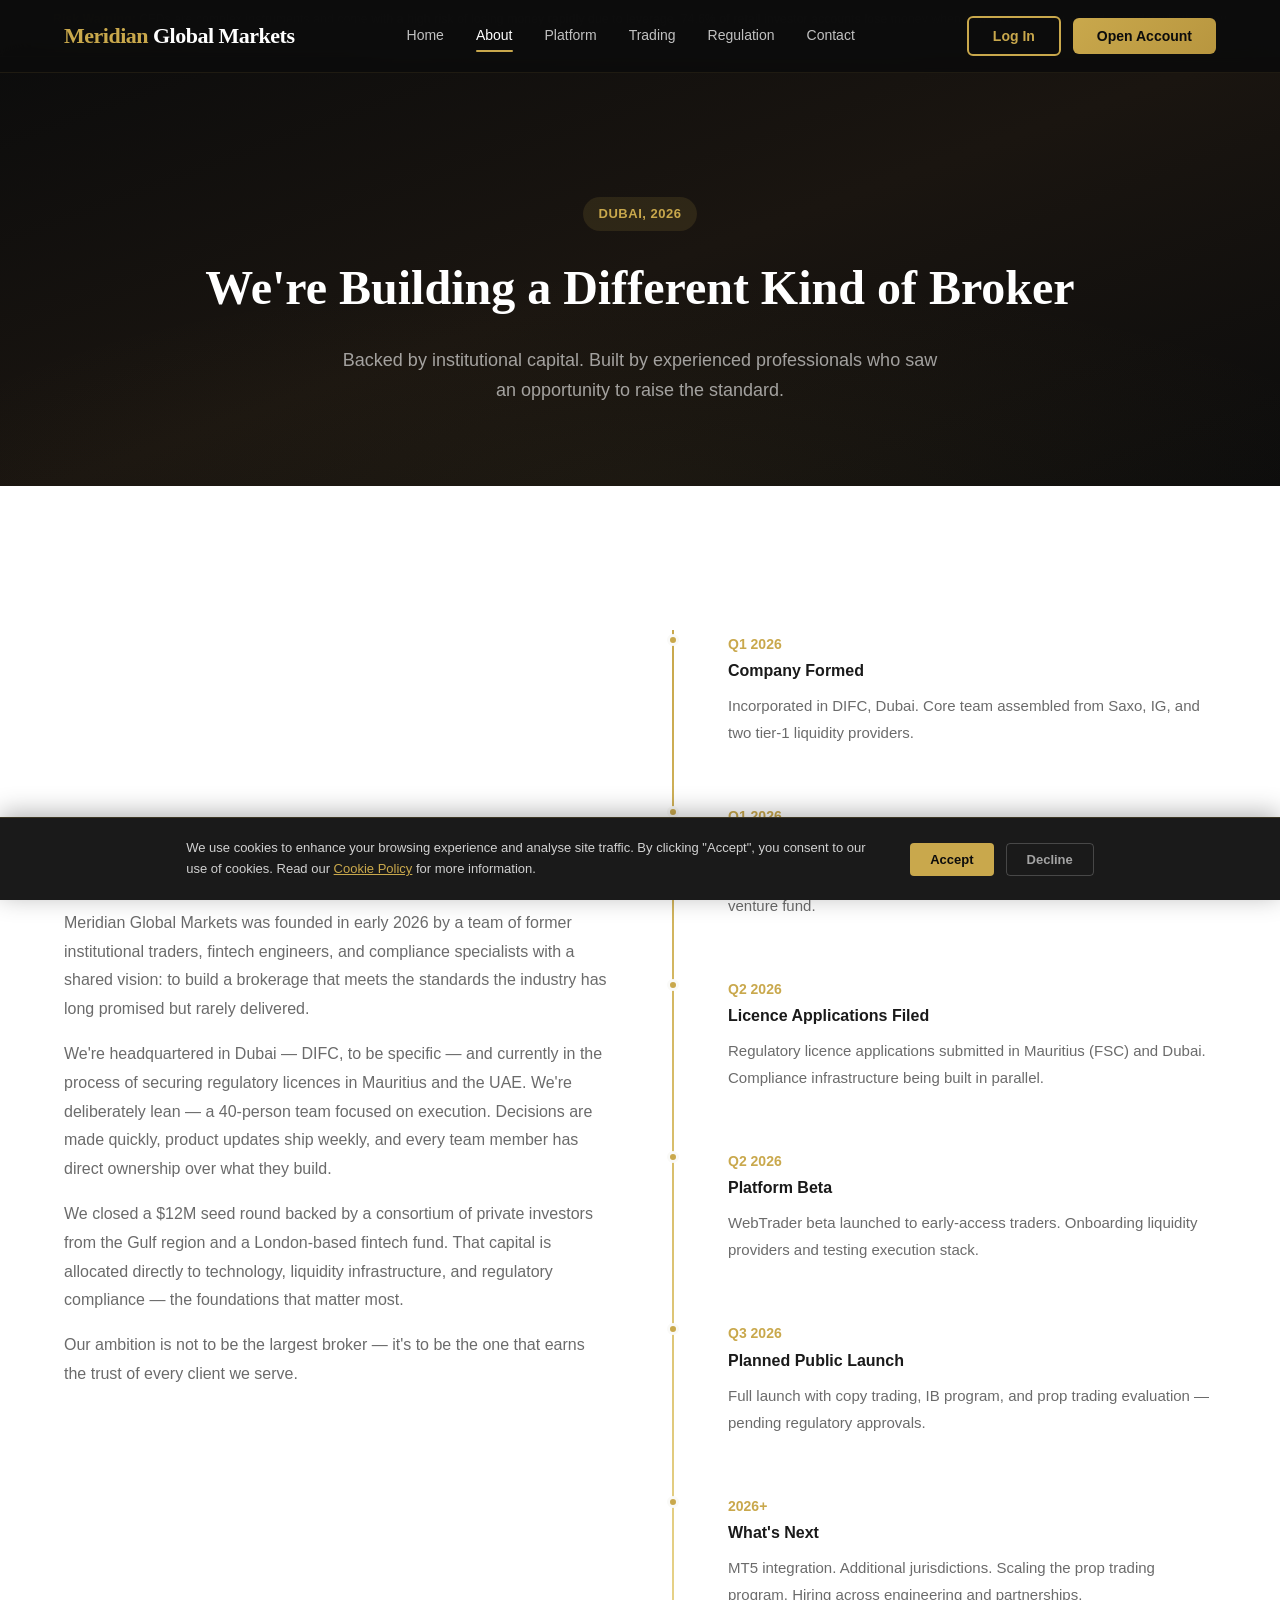
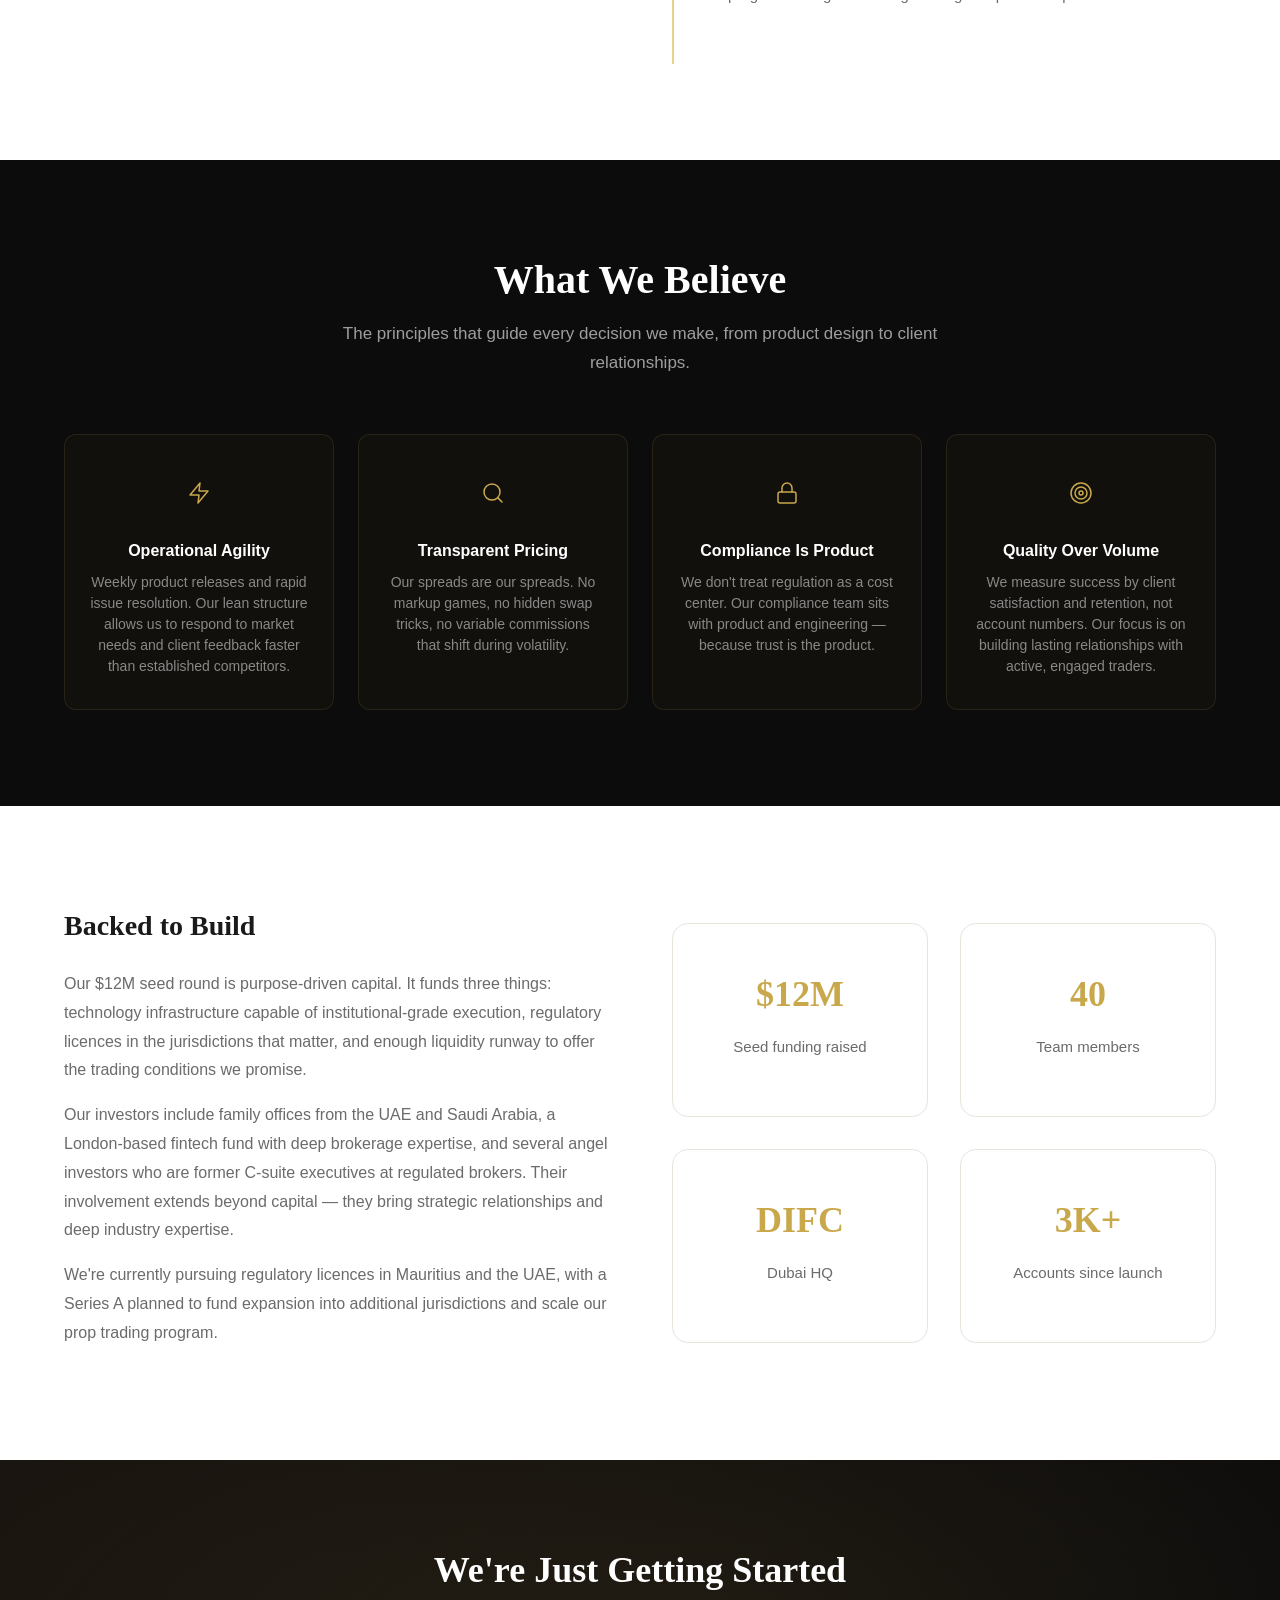
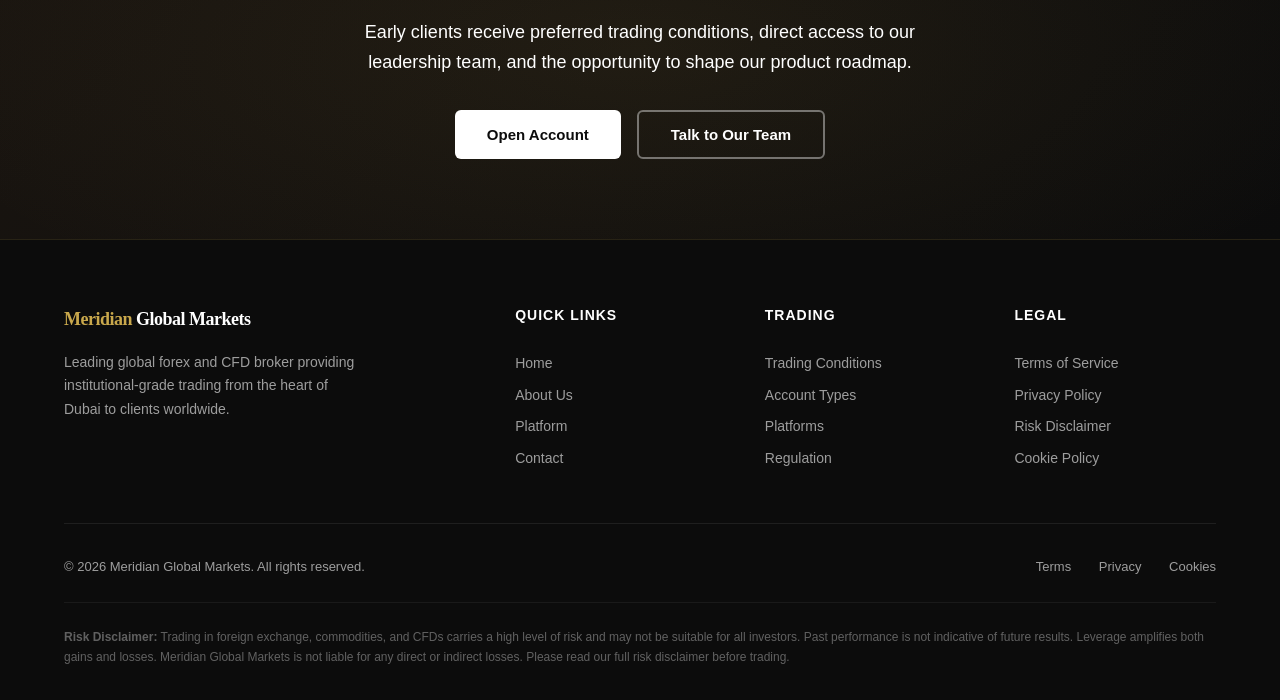
==== about.html @ 3ef7444b "Initial commit: Meridian Global Markets brokerage website Six-page static website (Home, About, Plat" ====
<!DOCTYPE html>
<html lang="en">
<head>
  <meta charset="UTF-8">
  <meta name="viewport" content="width=device-width, initial-scale=1.0">
  <title>About Us - Meridian Global Markets</title>
  <meta name="description" content="Learn about Meridian Global Markets — a Dubai-headquartered forex broker founded in 2026, backed by $12M in institutional capital, with regulatory licences pending in Mauritius and the UAE.">
  <link rel="icon" type="image/svg+xml" href="favicon.svg">
  <link rel="stylesheet" href="css/style.css">
</head>
<body>
  <!-- Risk Warning Banner -->
  <div class="risk-banner"><strong>Risk Warning:</strong> CFDs are complex instruments and come with a high risk of losing money rapidly due to leverage. 74.6% of retail investor accounts lose money when trading CFDs. You should consider whether you understand how CFDs work and whether you can afford to take the high risk of losing your money.</div>

  <!-- Header / Navigation -->
  <header class="header">
    <div class="container">
      <nav class="nav">
        <div class="nav__logo"><span>Meridian</span> Global Markets</div>
        <div class="nav__links">
          <a href="index.html">Home</a>
          <a href="about.html" class="active">About</a>
          <a href="platform.html">Platform</a>
          <a href="trading.html">Trading</a>
          <a href="regulation.html">Regulation</a>
          <a href="contact.html">Contact</a>
        </div>
        <div class="nav__cta">
          <button class="btn btn--outline">Log In</button>
          <button class="btn btn--primary">Open Account</button>
        </div>
        <div class="hamburger">
          <span></span>
          <span></span>
          <span></span>
        </div>
      </nav>
    </div>
  </header>

  <!-- Page Header -->
  <section class="page-header">
    <div class="container">
      <span class="badge badge--accent fade-up">Dubai, 2026</span>
      <h1 class="fade-up">We're Building a Different Kind of Broker</h1>
      <p class="fade-up">Backed by institutional capital. Built by experienced professionals who saw an opportunity to raise the standard.</p>
    </div>
  </section>

  <!-- Our Story Section -->
  <section class="section section--alt">
    <div class="container">
      <div class="about-grid">
        <!-- Left Column: Content -->
        <div>
          <h3 class="fade-up">Our Story</h3>
          <p class="fade-up">
            Meridian Global Markets was founded in early 2026 by a team of former institutional traders, fintech engineers, and compliance specialists with a shared vision: to build a brokerage that meets the standards the industry has long promised but rarely delivered.
          </p>
          <p class="fade-up">
            We're headquartered in Dubai — DIFC, to be specific — and currently in the process of securing regulatory licences in Mauritius and the UAE. We're deliberately lean — a 40-person team focused on execution. Decisions are made quickly, product updates ship weekly, and every team member has direct ownership over what they build.
          </p>
          <p class="fade-up">
            We closed a $12M seed round backed by a consortium of private investors from the Gulf region and a London-based fintech fund. That capital is allocated directly to technology, liquidity infrastructure, and regulatory compliance — the foundations that matter most.
          </p>
          <p class="fade-up">
            Our ambition is not to be the largest broker — it's to be the one that earns the trust of every client we serve.
          </p>
        </div>

        <!-- Right Column: Timeline -->
        <div>
          <div class="timeline fade-up">
            <div class="timeline__item">
              <span class="year">Q1 2026</span>
              <h4>Company Formed</h4>
              <p>Incorporated in DIFC, Dubai. Core team assembled from Saxo, IG, and two tier-1 liquidity providers.</p>
            </div>
            <div class="timeline__item">
              <span class="year">Q1 2026</span>
              <h4>$12M Seed Round</h4>
              <p>Closed funding from Gulf-based private investors and a London fintech venture fund.</p>
            </div>
            <div class="timeline__item">
              <span class="year">Q2 2026</span>
              <h4>Licence Applications Filed</h4>
              <p>Regulatory licence applications submitted in Mauritius (FSC) and Dubai. Compliance infrastructure being built in parallel.</p>
            </div>
            <div class="timeline__item">
              <span class="year">Q2 2026</span>
              <h4>Platform Beta</h4>
              <p>WebTrader beta launched to early-access traders. Onboarding liquidity providers and testing execution stack.</p>
            </div>
            <div class="timeline__item">
              <span class="year">Q3 2026</span>
              <h4>Planned Public Launch</h4>
              <p>Full launch with copy trading, IB program, and prop trading evaluation — pending regulatory approvals.</p>
            </div>
            <div class="timeline__item">
              <span class="year">2026+</span>
              <h4>What's Next</h4>
              <p>MT5 integration. Additional jurisdictions. Scaling the prop trading program. Hiring across engineering and partnerships.</p>
            </div>
          </div>
        </div>
      </div>
    </div>
  </section>

  <!-- What We Believe Section (Dark) -->
  <section class="section section--dark">
    <div class="container">
      <div class="section__header text-center">
        <h2 class="fade-up">What We Believe</h2>
        <p class="fade-up">The principles that guide every decision we make, from product design to client relationships.</p>
      </div>
      <div class="trust__grid">
        <div class="trust-card fade-up">
          <div class="trust-card__icon"><svg width="24" height="24" viewBox="0 0 24 24" fill="none" stroke="#C9A84C" stroke-width="1.5" stroke-linecap="round" stroke-linejoin="round"><polygon points="13 2 3 14 12 14 11 22 21 10 12 10 13 2"/></svg></div>
          <h4>Operational Agility</h4>
          <p>Weekly product releases and rapid issue resolution. Our lean structure allows us to respond to market needs and client feedback faster than established competitors.</p>
        </div>
        <div class="trust-card fade-up">
          <div class="trust-card__icon"><svg width="24" height="24" viewBox="0 0 24 24" fill="none" stroke="#C9A84C" stroke-width="1.5" stroke-linecap="round" stroke-linejoin="round"><circle cx="11" cy="11" r="8"/><line x1="21" y1="21" x2="16.65" y2="16.65"/></svg></div>
          <h4>Transparent Pricing</h4>
          <p>Our spreads are our spreads. No markup games, no hidden swap tricks, no variable commissions that shift during volatility.</p>
        </div>
        <div class="trust-card fade-up">
          <div class="trust-card__icon"><svg width="24" height="24" viewBox="0 0 24 24" fill="none" stroke="#C9A84C" stroke-width="1.5" stroke-linecap="round" stroke-linejoin="round"><rect x="3" y="11" width="18" height="11" rx="2"/><path d="M7 11V7a5 5 0 0110 0v4"/></svg></div>
          <h4>Compliance Is Product</h4>
          <p>We don't treat regulation as a cost center. Our compliance team sits with product and engineering — because trust is the product.</p>
        </div>
        <div class="trust-card fade-up">
          <div class="trust-card__icon"><svg width="24" height="24" viewBox="0 0 24 24" fill="none" stroke="#C9A84C" stroke-width="1.5" stroke-linecap="round" stroke-linejoin="round"><circle cx="12" cy="12" r="10"/><circle cx="12" cy="12" r="6"/><circle cx="12" cy="12" r="2"/></svg></div>
          <h4>Quality Over Volume</h4>
          <p>We measure success by client satisfaction and retention, not account numbers. Our focus is on building lasting relationships with active, engaged traders.</p>
        </div>
      </div>
    </div>
  </section>

  <!-- Funding & Backing Section -->
  <section class="section section--alt">
    <div class="container">
      <div class="about-grid">
        <div>
          <h3 class="fade-up">Backed to Build</h3>
          <p class="fade-up">
            Our $12M seed round is purpose-driven capital. It funds three things: technology infrastructure capable of institutional-grade execution, regulatory licences in the jurisdictions that matter, and enough liquidity runway to offer the trading conditions we promise.
          </p>
          <p class="fade-up">
            Our investors include family offices from the UAE and Saudi Arabia, a London-based fintech fund with deep brokerage expertise, and several angel investors who are former C-suite executives at regulated brokers. Their involvement extends beyond capital — they bring strategic relationships and deep industry expertise.
          </p>
          <p class="fade-up">
            We're currently pursuing regulatory licences in Mauritius and the UAE, with a Series A planned to fund expansion into additional jurisdictions and scale our prop trading program.
          </p>
        </div>
        <div>
          <div class="features__grid" style="grid-template-columns: repeat(2, 1fr); margin-top: 0;">
            <div class="feature-card fade-up" style="text-align: center;">
              <div style="font-size: 36px; font-weight: 800; font-family: 'Playfair Display', serif; color: var(--accent);">$12M</div>
              <p style="margin-top: 8px;">Seed funding raised</p>
            </div>
            <div class="feature-card fade-up" style="text-align: center;">
              <div style="font-size: 36px; font-weight: 800; font-family: 'Playfair Display', serif; color: var(--accent);">40</div>
              <p style="margin-top: 8px;">Team members</p>
            </div>
            <div class="feature-card fade-up" style="text-align: center;">
              <div style="font-size: 36px; font-weight: 800; font-family: 'Playfair Display', serif; color: var(--accent);">DIFC</div>
              <p style="margin-top: 8px;">Dubai HQ</p>
            </div>
            <div class="feature-card fade-up" style="text-align: center;">
              <div style="font-size: 36px; font-weight: 800; font-family: 'Playfair Display', serif; color: var(--accent);">3K+</div>
              <p style="margin-top: 8px;">Accounts since launch</p>
            </div>
          </div>
        </div>
      </div>
    </div>
  </section>


  <!-- CTA Section -->
  <section class="cta-section">
    <div class="container">
      <h2 class="fade-up">We're Just Getting Started</h2>
      <p class="fade-up">Early clients receive preferred trading conditions, direct access to our leadership team, and the opportunity to shape our product roadmap.</p>
      <div class="fade-up" style="display: flex; gap: 16px; justify-content: center; flex-wrap: wrap;">
        <button class="btn btn--white">Open Account</button>
        <button class="btn btn--outline" style="border-color: rgba(255,255,255,.4); color: var(--white);">Talk to Our Team</button>
      </div>
    </div>
  </section>

  <!-- Footer -->
  <footer class="footer">
    <div class="container">
      <div class="footer__grid">
        <div class="footer__brand">
          <div style="font-size: 18px; font-weight: 800; color: var(--white); letter-spacing: -0.5px; font-family: 'Playfair Display', serif;">
            <span style="color: var(--accent);">Meridian</span> Global Markets
          </div>
          <p>Leading global forex and CFD broker providing institutional-grade trading from the heart of Dubai to clients worldwide.</p>
        </div>
        <div class="footer__col">
          <h4>Quick Links</h4>
          <a href="index.html">Home</a>
          <a href="about.html">About Us</a>
          <a href="platform.html">Platform</a>
          <a href="contact.html">Contact</a>
        </div>
        <div class="footer__col">
          <h4>Trading</h4>
          <a href="trading.html">Trading Conditions</a>
          <a href="trading.html">Account Types</a>
          <a href="platform.html">Platforms</a>
          <a href="regulation.html">Regulation</a>
        </div>
        <div class="footer__col">
          <h4>Legal</h4>
          <a href="#">Terms of Service</a>
          <a href="#">Privacy Policy</a>
          <a href="#">Risk Disclaimer</a>
          <a href="#">Cookie Policy</a>
        </div>
      </div>
      <div class="footer__bottom">
        <span>&copy; 2026 Meridian Global Markets. All rights reserved.</span>
        <div>
          <a href="#">Terms</a>
          <a href="#">Privacy</a>
          <a href="#">Cookies</a>
        </div>
      </div>
      <div class="footer__disclaimer">
        <strong>Risk Disclaimer:</strong> Trading in foreign exchange, commodities, and CFDs carries a high level of risk and may not be suitable for all investors. Past performance is not indicative of future results. Leverage amplifies both gains and losses. Meridian Global Markets is not liable for any direct or indirect losses. Please read our full risk disclaimer before trading.
      </div>
    </div>
  </footer>

  <!-- Cookie Consent -->
  <div class="cookie-banner">
    <p>We use cookies to enhance your browsing experience and analyse site traffic. By clicking "Accept", you consent to our use of cookies. Read our <a href="#">Cookie Policy</a> for more information.</p>
    <div class="cookie-banner__actions">
      <button class="cookie-banner__btn cookie-banner__btn--accept">Accept</button>
      <button class="cookie-banner__btn cookie-banner__btn--decline">Decline</button>
    </div>
  </div>

  <script src="js/main.js"></script>
</body>
</html>
---- css/style.css ----
/* ===== Meridian Global Markets — Master Stylesheet ===== */

/* ---------- Reset & Base ---------- */
*, *::before, *::after { box-sizing: border-box; margin: 0; padding: 0; }

:root {
  --primary:    #0C0C0C;   /* rich black */
  --accent:     #C9A84C;   /* Dubai gold */
  --accent-alt: #A8873A;   /* deeper gold */
  --gold:       #C9A84C;   /* matching gold */
  --bg:         #FAFAF8;   /* warm off-white */
  --bg-dark:    #0C0C0C;
  --text:       #1A1A1A;
  --text-light: #6B6B6B;
  --white:      #FFFFFF;
  --success:    #27AE60;
  --border:     #E8E4DC;
  --radius:     6px;
  --shadow:     0 4px 24px rgba(0,0,0,.06);
  --shadow-lg:  0 16px 56px rgba(0,0,0,.1);
  --font:       'Inter', -apple-system, BlinkMacSystemFont, 'Segoe UI', sans-serif;
  --transition: .3s ease;
}

@import url('https://fonts.googleapis.com/css2?family=Inter:wght@300;400;500;600;700;800&family=Playfair+Display:wght@400;500;600;700;800&display=swap');

html { scroll-behavior: smooth; }
body {
  font-family: var(--font);
  color: var(--text);
  background: var(--bg);
  line-height: 1.7;
  font-size: 16px;
  -webkit-font-smoothing: antialiased;
}
a { color: inherit; text-decoration: none; }
img { max-width: 100%; display: block; }
ul { list-style: none; }

/* ---------- Utility ---------- */
.container { max-width: 1200px; margin: 0 auto; padding: 0 24px; }
.section { padding: 96px 0; }
.section--dark { background: var(--primary); color: var(--white); }
.section--alt { background: var(--white); }
.text-center { text-align: center; }
.text-accent { color: var(--accent); }
.text-gold { color: var(--gold); }

.btn {
  display: inline-flex; align-items: center; gap: 8px;
  padding: 14px 32px;
  border-radius: var(--radius);
  font-weight: 600; font-size: 15px;
  cursor: pointer; border: none;
  transition: var(--transition);
}
.btn--primary { background: linear-gradient(135deg, var(--accent), #b8963f); color: var(--primary); font-weight: 700; }
.btn--primary:hover { background: linear-gradient(135deg, #d4b05a, var(--accent)); transform: translateY(-2px); box-shadow: 0 8px 24px rgba(201,168,76,.3); }
.btn--outline { background: transparent; border: 2px solid var(--accent); color: var(--accent); }
.btn--outline:hover { background: var(--accent); color: var(--primary); }
.btn--gold { background: var(--gold); color: var(--primary); }
.btn--gold:hover { background: #c49a3a; transform: translateY(-2px); }
.btn--white { background: var(--white); color: var(--primary); }
.btn--white:hover { background: #f0f0f0; transform: translateY(-2px); }

.badge {
  display: inline-block;
  padding: 6px 16px;
  border-radius: 20px;
  font-size: 13px;
  font-weight: 600;
  letter-spacing: .5px;
  text-transform: uppercase;
}
.badge--accent { background: rgba(0,180,216,.12); color: var(--accent); }
.badge--gold { background: rgba(212,168,67,.12); color: var(--gold); }

/* ---------- Header / Navbar ---------- */
.header {
  position: fixed; top: 0; left: 0; right: 0; z-index: 1000;
  background: rgba(12,12,12,.96);
  backdrop-filter: blur(16px);
  border-bottom: 1px solid rgba(201,168,76,.1);
  transition: var(--transition);
}
.header.scrolled { box-shadow: 0 2px 24px rgba(0,0,0,.2); }
.nav { display: flex; align-items: center; justify-content: space-between; height: 72px; }
.nav__logo {
  font-size: 22px; font-weight: 800; color: var(--white);
  letter-spacing: -.5px;
}
.nav__logo span { color: var(--accent); }
.nav__links { display: flex; gap: 32px; align-items: center; }
.nav__links a {
  color: rgba(255,255,255,.75);
  font-size: 14px; font-weight: 500;
  transition: var(--transition);
  position: relative;
}
.nav__links a:hover, .nav__links a.active { color: var(--white); }
.nav__links a.active::after {
  content: ''; position: absolute; bottom: -4px; left: 0; right: 0;
  height: 2px; background: var(--accent); border-radius: 1px;
}
.nav__cta { display: flex; gap: 12px; align-items: center; }
.nav__cta .btn { padding: 10px 24px; font-size: 14px; }

/* Mobile menu */
.hamburger { display: none; flex-direction: column; gap: 5px; cursor: pointer; padding: 8px; }
.hamburger span { width: 24px; height: 2px; background: var(--white); transition: var(--transition); border-radius: 2px; }

@media (max-width: 768px) {
  .hamburger { display: flex; }
  .nav__links, .nav__cta {
    display: none;
    flex-direction: column;
    position: absolute; top: 72px; left: 0; right: 0;
    background: var(--primary);
    padding: 24px;
    gap: 16px;
    border-bottom: 1px solid rgba(255,255,255,.1);
  }
  .nav__links.open, .nav__cta.open { display: flex; }
  .nav__cta { padding-top: 0; }
}

/* ---------- Hero ---------- */
.hero {
  position: relative;
  min-height: 92vh;
  display: flex; align-items: center;
  background: linear-gradient(160deg, #0C0C0C 0%, #1A1510 40%, #0C0C0C 100%);
  overflow: hidden;
  padding-top: 72px;
}
.hero::before {
  content: '';
  position: absolute; inset: 0;
  background:
    radial-gradient(ellipse 70% 50% at 70% 40%, rgba(201,168,76,.06) 0%, transparent 70%),
    radial-gradient(ellipse 50% 40% at 20% 80%, rgba(201,168,76,.04) 0%, transparent 60%);
}
.hero__grid {
  display: grid;
  grid-template-columns: 1fr 1fr;
  gap: 64px;
  align-items: center;
  position: relative; z-index: 1;
}
.hero__content h1 {
  font-size: clamp(36px, 5vw, 56px);
  font-family: 'Playfair Display', serif;
  font-weight: 700;
  line-height: 1.15;
  color: var(--white);
  margin-bottom: 24px;
}
.hero__content p {
  font-size: 18px;
  color: rgba(255,255,255,.7);
  margin-bottom: 36px;
  max-width: 520px;
}
.hero__actions { display: flex; gap: 16px; flex-wrap: wrap; }

.hero__visual {
  position: relative;
  display: flex; justify-content: center; align-items: center;
}
.hero__chart {
  width: 100%; max-width: 500px;
  background: rgba(201,168,76,.03);
  border: 1px solid rgba(201,168,76,.15);
  border-radius: 16px;
  padding: 32px;
  backdrop-filter: blur(8px);
}
.hero__chart svg { width: 100%; height: auto; }

/* Floating stats */
.floating-stat {
  position: absolute;
  background: rgba(12,12,12,.7);
  backdrop-filter: blur(16px);
  border: 1px solid rgba(201,168,76,.2);
  border-radius: 12px;
  padding: 16px 20px;
  color: var(--white);
  animation: float 6s ease-in-out infinite;
}
.floating-stat:nth-child(2) { animation-delay: -2s; }
.floating-stat:nth-child(3) { animation-delay: -4s; }
.floating-stat__label { font-size: 11px; text-transform: uppercase; letter-spacing: 1px; color: rgba(255,255,255,.5); }
.floating-stat__value { font-size: 24px; font-weight: 700; margin-top: 4px; }
.floating-stat__value.green { color: var(--success); }
.floating-stat__value.cyan { color: #E8D48B; }

@keyframes float {
  0%, 100% { transform: translateY(0px); }
  50% { transform: translateY(-12px); }
}

@media (max-width: 768px) {
  .hero__grid { grid-template-columns: 1fr; text-align: center; }
  .hero__content p { margin-left: auto; margin-right: auto; }
  .hero__actions { justify-content: center; }
  .hero__visual { display: none; }
}

/* ---------- Ticker Bar ---------- */
.ticker {
  background: var(--bg-dark);
  border-bottom: 1px solid rgba(201,168,76,.1);
  border-top: 1px solid rgba(201,168,76,.1);
  padding: 12px 0;
  overflow: hidden;
}
.ticker__inner {
  display: flex; gap: 48px;
  animation: scroll 30s linear infinite;
}
.ticker__item { display: flex; align-items: center; gap: 12px; white-space: nowrap; color: rgba(255,255,255,.6); font-size: 14px; font-weight: 500; }
.ticker__item .pair { color: var(--white); font-weight: 600; }
.ticker__item .price { color: #E8D48B; }
.ticker__item .change.up { color: var(--success); }
.ticker__item .change.down { color: #E74C3C; }

@keyframes scroll {
  0% { transform: translateX(0); }
  100% { transform: translateX(-50%); }
}

/* ---------- Stats Bar ---------- */
.stats-bar {
  background: var(--white);
  padding: 48px 0;
  border-bottom: 1px solid var(--border);
}
.stats-bar__grid {
  display: grid;
  grid-template-columns: repeat(4, 1fr);
  gap: 32px;
  text-align: center;
}
.stats-bar__item h3 {
  font-size: 36px; font-weight: 800;
  font-family: 'Playfair Display', serif;
  background: linear-gradient(135deg, var(--accent), #E8D48B, var(--accent));
  -webkit-background-clip: text;
  -webkit-text-fill-color: transparent;
  background-clip: text;
}
.stats-bar__item p { font-size: 14px; color: var(--text-light); margin-top: 4px; font-weight: 500; }

@media (max-width: 768px) {
  .stats-bar__grid { grid-template-columns: repeat(2, 1fr); }
}

/* ---------- Feature Cards ---------- */
.features__grid {
  display: grid;
  grid-template-columns: repeat(3, 1fr);
  gap: 32px;
  margin-top: 48px;
}
.feature-card {
  background: var(--white);
  border: 1px solid var(--border);
  border-radius: 16px;
  padding: 40px 32px;
  transition: var(--transition);
  position: relative;
  overflow: hidden;
}
.feature-card::before {
  content: '';
  position: absolute; top: 0; left: 0; right: 0;
  height: 2px;
  background: linear-gradient(90deg, var(--accent), #E8D48B, var(--accent));
  transform: scaleX(0);
  transition: var(--transition);
}
.feature-card:hover { transform: translateY(-4px); box-shadow: var(--shadow-lg); }
.feature-card:hover::before { transform: scaleX(1); }
.feature-card__icon {
  width: 56px; height: 56px;
  background: rgba(201,168,76,.08);
  border-radius: 12px;
  display: flex; align-items: center; justify-content: center;
  font-size: 24px; margin-bottom: 20px;
}
.feature-card h3 { font-size: 18px; font-weight: 700; margin-bottom: 12px; }
.feature-card p { color: var(--text-light); font-size: 15px; line-height: 1.6; }

@media (max-width: 768px) {
  .features__grid { grid-template-columns: 1fr; }
}

/* ---------- Section Headers ---------- */
.section__header { margin-bottom: 56px; }
.section__header h2 {
  font-size: clamp(28px, 4vw, 40px);
  font-family: 'Playfair Display', serif;
  font-weight: 700;
  line-height: 1.2;
  margin-bottom: 16px;
}
.section__header p {
  font-size: 17px;
  color: var(--text-light);
  max-width: 640px;
}
.section__header.text-center p { margin: 0 auto; }
.section--dark .section__header p { color: rgba(255,255,255,.6); }

/* ---------- Trust / Regulation ---------- */
.trust__grid {
  display: grid;
  grid-template-columns: repeat(4, 1fr);
  gap: 24px;
  margin-top: 48px;
}
.trust-card {
  background: rgba(201,168,76,.03);
  border: 1px solid rgba(201,168,76,.12);
  border-radius: 12px;
  padding: 32px 24px;
  text-align: center;
  transition: var(--transition);
}
.trust-card:hover { background: rgba(201,168,76,.07); transform: translateY(-2px); }
.trust-card__icon { font-size: 32px; margin-bottom: 16px; }
.trust-card h4 { font-size: 16px; font-weight: 600; margin-bottom: 8px; }
.trust-card p { font-size: 14px; color: rgba(255,255,255,.5); line-height: 1.5; }

@media (max-width: 768px) {
  .trust__grid { grid-template-columns: repeat(2, 1fr); }
}

/* ---------- CTA Section ---------- */
.cta-section {
  background: linear-gradient(135deg, #1A1510, #0C0C0C);
  padding: 80px 0;
  text-align: center;
  color: var(--white);
  position: relative;
  overflow: hidden;
}
.cta-section::before {
  content: '';
  position: absolute; inset: 0;
  background: radial-gradient(ellipse 60% 80% at 50% 50%, rgba(201,168,76,.08), transparent);
}
.cta-section h2 { font-size: 36px; font-family: 'Playfair Display', serif; font-weight: 700; margin-bottom: 16px; position: relative; }
.cta-section p { font-size: 18px; opacity: .85; margin-bottom: 32px; max-width: 560px; margin-left: auto; margin-right: auto; position: relative; }

/* ---------- Footer ---------- */
.footer {
  background: var(--bg-dark);
  color: rgba(255,255,255,.6);
  padding: 64px 0 32px;
  border-top: 1px solid rgba(201,168,76,.15);
}
.footer__grid {
  display: grid;
  grid-template-columns: 2fr 1fr 1fr 1fr;
  gap: 48px;
  margin-bottom: 48px;
}
.footer__brand p { margin-top: 16px; font-size: 14px; line-height: 1.7; max-width: 300px; }
.footer__col h4 { color: var(--white); font-size: 14px; font-weight: 600; text-transform: uppercase; letter-spacing: 1px; margin-bottom: 20px; }
.footer__col a { display: block; padding: 4px 0; font-size: 14px; transition: var(--transition); }
.footer__col a:hover { color: var(--accent); }

.footer__bottom {
  border-top: 1px solid rgba(255,255,255,.08);
  padding-top: 32px;
  display: flex;
  justify-content: space-between;
  align-items: center;
  font-size: 13px;
}
.footer__bottom a { margin-left: 24px; }
.footer__bottom a:hover { color: var(--accent); }

.footer__disclaimer {
  margin-top: 24px;
  padding-top: 24px;
  border-top: 1px solid rgba(255,255,255,.06);
  font-size: 12px;
  color: rgba(255,255,255,.35);
  line-height: 1.7;
}

@media (max-width: 768px) {
  .footer__grid { grid-template-columns: 1fr; }
  .footer__bottom { flex-direction: column; gap: 12px; text-align: center; }
}

/* ---------- Page Header (Inner pages) ---------- */
.page-header {
  background: linear-gradient(160deg, #0C0C0C 0%, #1A1510 50%, #0C0C0C 100%);
  padding: 140px 0 80px;
  text-align: center;
  color: var(--white);
  position: relative;
  overflow: hidden;
}
.page-header::before {
  content: '';
  position: absolute; inset: 0;
  background: radial-gradient(ellipse 60% 50% at 50% 100%, rgba(201,168,76,.05), transparent);
}
.page-header h1 { font-size: clamp(32px, 4vw, 48px); font-family: 'Playfair Display', serif; font-weight: 700; margin-bottom: 16px; position: relative; }
.page-header p { font-size: 18px; color: rgba(255,255,255,.6); max-width: 600px; margin: 0 auto; position: relative; }
.page-header .badge { margin-bottom: 16px; position: relative; }

/* ---------- About Page ---------- */
.about-grid {
  display: grid;
  grid-template-columns: 1fr 1fr;
  gap: 64px;
  align-items: center;
}
.about-grid h3 { font-size: 28px; font-weight: 700; margin-bottom: 20px; }
.about-grid p { color: var(--text-light); margin-bottom: 16px; line-height: 1.8; }

.timeline { margin-top: 48px; position: relative; padding-left: 32px; }
.timeline::before {
  content: ''; position: absolute; left: 0; top: 0; bottom: 0;
  width: 2px; background: linear-gradient(to bottom, var(--accent), var(--gold));
}
.timeline__item { padding: 0 0 40px 24px; position: relative; }
.timeline__item::before {
  content: ''; position: absolute; left: -37px; top: 4px;
  width: 12px; height: 12px; border-radius: 50%;
  background: var(--accent); border: 3px solid var(--bg);
}
.timeline__item h4 { font-weight: 700; font-size: 16px; margin-bottom: 4px; }
.timeline__item .year { color: var(--accent); font-weight: 600; font-size: 14px; }
.timeline__item p { color: var(--text-light); font-size: 15px; margin-top: 8px; }

/* Team */
.team__grid {
  display: grid;
  grid-template-columns: repeat(4, 1fr);
  gap: 32px;
  margin-top: 48px;
}
.team-card {
  text-align: center;
  background: var(--white);
  border: 1px solid var(--border);
  border-radius: 16px;
  padding: 32px 20px;
  transition: var(--transition);
}
.team-card:hover { transform: translateY(-4px); box-shadow: var(--shadow-lg); }
.team-card__avatar {
  width: 80px; height: 80px;
  border-radius: 50%;
  background: linear-gradient(135deg, var(--accent), var(--accent-alt));
  margin: 0 auto 16px;
  display: flex; align-items: center; justify-content: center;
  font-size: 28px; font-weight: 700; color: var(--white);
}
.team-card h4 { font-size: 16px; font-weight: 700; }
.team-card .role { font-size: 13px; color: var(--accent); font-weight: 500; margin-top: 4px; }
.team-card p { font-size: 13px; color: var(--text-light); margin-top: 8px; }

@media (max-width: 768px) {
  .about-grid { grid-template-columns: 1fr; }
  .team__grid { grid-template-columns: repeat(2, 1fr); }
}

/* ---------- Platform page ---------- */
.platform-feature {
  display: grid;
  grid-template-columns: 1fr 1fr;
  gap: 64px;
  align-items: center;
  padding: 64px 0;
  border-bottom: 1px solid var(--border);
}
.platform-feature:last-child { border-bottom: none; }
.platform-feature.reverse { direction: rtl; }
.platform-feature.reverse > * { direction: ltr; }
.platform-feature__content h3 { font-size: 28px; font-weight: 700; margin-bottom: 16px; }
.platform-feature__content p { color: var(--text-light); margin-bottom: 20px; line-height: 1.8; }
.platform-feature__visual {
  background: linear-gradient(135deg, #F5F0E6, #EDE6D6);
  border-radius: 16px;
  padding: 40px;
  min-height: 300px;
  display: flex; align-items: center; justify-content: center;
  font-size: 64px;
  border: 1px solid rgba(201,168,76,.1);
}

.feature-list { margin-top: 16px; }
.feature-list li {
  display: flex; align-items: flex-start; gap: 12px;
  padding: 8px 0;
  font-size: 15px; color: var(--text);
}
.feature-list li::before {
  content: '✓';
  color: var(--accent); font-weight: 700;
  flex-shrink: 0;
}

@media (max-width: 768px) {
  .platform-feature { grid-template-columns: 1fr; }
  .platform-feature.reverse { direction: ltr; }
}

/* ---------- Trading Conditions (Tables) ---------- */
.conditions-table {
  width: 100%;
  border-collapse: collapse;
  background: var(--white);
  border-radius: 12px;
  overflow: hidden;
  box-shadow: var(--shadow);
  margin-top: 32px;
}
.conditions-table thead { background: var(--primary); color: var(--white); }
.conditions-table th { padding: 16px 20px; font-size: 13px; font-weight: 600; text-transform: uppercase; letter-spacing: .5px; text-align: left; }
.conditions-table td { padding: 16px 20px; font-size: 14px; border-bottom: 1px solid var(--border); }
.conditions-table tr:last-child td { border-bottom: none; }
.conditions-table tr:hover td { background: rgba(201,168,76,.03); }

.account-cards {
  display: grid;
  grid-template-columns: repeat(3, 1fr);
  gap: 32px;
  margin-top: 48px;
}
.account-card {
  background: var(--white);
  border: 2px solid var(--border);
  border-radius: 16px;
  padding: 40px 32px;
  text-align: center;
  transition: var(--transition);
  position: relative;
}
.account-card.featured { border-color: var(--accent); box-shadow: 0 0 40px rgba(201,168,76,.08); }
.account-card.featured::before {
  content: 'Most Popular';
  position: absolute; top: -14px; left: 50%; transform: translateX(-50%);
  background: linear-gradient(135deg, var(--accent), #E8D48B); color: var(--primary);
  padding: 4px 20px; border-radius: 20px;
  font-size: 12px; font-weight: 700; text-transform: uppercase;
}
.account-card:hover { transform: translateY(-4px); box-shadow: var(--shadow-lg); }
.account-card h3 { font-size: 22px; font-weight: 700; margin-bottom: 8px; }
.account-card .min-deposit { font-size: 36px; font-weight: 800; color: var(--accent); margin: 16px 0; }
.account-card .min-deposit span { font-size: 14px; font-weight: 500; color: var(--text-light); }
.account-card ul { text-align: left; margin: 24px 0; }
.account-card li { padding: 8px 0; font-size: 14px; color: var(--text-light); border-bottom: 1px solid var(--border); display: flex; justify-content: space-between; }
.account-card li:last-child { border-bottom: none; }
.account-card li strong { color: var(--text); }

@media (max-width: 768px) {
  .account-cards { grid-template-columns: 1fr; }
  .conditions-table { font-size: 13px; }
}

/* ---------- Contact Page ---------- */
.contact-grid {
  display: grid;
  grid-template-columns: 1fr 1fr;
  gap: 64px;
  align-items: start;
}
.contact-form {
  background: var(--white);
  border: 1px solid var(--border);
  border-radius: 16px;
  padding: 40px;
}
.form-group { margin-bottom: 24px; }
.form-group label {
  display: block; font-size: 14px; font-weight: 600;
  margin-bottom: 8px; color: var(--text);
}
.form-group input, .form-group select, .form-group textarea {
  width: 100%; padding: 12px 16px;
  border: 1px solid var(--border);
  border-radius: var(--radius);
  font-family: var(--font);
  font-size: 15px;
  transition: var(--transition);
  background: var(--bg);
}
.form-group input:focus, .form-group select:focus, .form-group textarea:focus {
  outline: none;
  border-color: var(--accent);
  box-shadow: 0 0 0 3px rgba(201,168,76,.12);
}
.form-group textarea { resize: vertical; min-height: 120px; }

.contact-info__item {
  display: flex; gap: 16px; align-items: flex-start;
  margin-bottom: 32px;
}
.contact-info__icon {
  width: 48px; height: 48px;
  background: rgba(201,168,76,.08);
  border-radius: 12px;
  display: flex; align-items: center; justify-content: center;
  font-size: 20px; flex-shrink: 0;
}
.contact-info__item h4 { font-size: 16px; font-weight: 600; margin-bottom: 4px; }
.contact-info__item p { font-size: 14px; color: var(--text-light); }

@media (max-width: 768px) {
  .contact-grid { grid-template-columns: 1fr; }
}

/* ---------- Regulation Page ---------- */
.reg-grid {
  display: grid;
  grid-template-columns: repeat(2, 1fr);
  gap: 32px;
  margin-top: 48px;
}
.reg-card {
  background: var(--white);
  border: 1px solid var(--border);
  border-radius: 16px;
  padding: 36px;
  transition: var(--transition);
}
.reg-card:hover { box-shadow: var(--shadow); }
.reg-card__header { display: flex; align-items: center; gap: 16px; margin-bottom: 16px; }
.reg-card__icon {
  width: 48px; height: 48px;
  background: rgba(201,168,76,.08);
  border-radius: 10px;
  display: flex; align-items: center; justify-content: center;
  font-size: 22px;
}
.reg-card h3 { font-size: 18px; font-weight: 700; }
.reg-card p { color: var(--text-light); font-size: 15px; line-height: 1.7; }

@media (max-width: 768px) {
  .reg-grid { grid-template-columns: 1fr; }
}

/* ---------- Animations ---------- */
.fade-up {
  opacity: 0;
  transform: translateY(30px);
  transition: opacity .6s ease, transform .6s ease;
}
.fade-up.visible {
  opacity: 1;
  transform: translateY(0);
}

/* ---------- Coming Soon Overlay ---------- */
.coming-soon {
  position: relative;
}
.coming-soon::after {
  content: 'COMING SOON';
  position: absolute;
  top: 24px; right: 24px;
  background: linear-gradient(135deg, var(--accent), #E8D48B);
  color: var(--primary);
  padding: 6px 18px;
  border-radius: 20px;
  font-size: 11px;
  font-weight: 800;
  letter-spacing: 1.5px;
  z-index: 2;
}
.coming-soon .platform-feature__content { opacity: .75; }

/* ---------- Dubai Luxury Extras ---------- */
.badge--accent {
  background: rgba(201,168,76,.12);
  color: var(--accent);
}

.team-card__avatar {
  background: linear-gradient(135deg, var(--accent), #E8D48B) !important;
  color: var(--primary) !important;
}

.timeline::before {
  background: linear-gradient(to bottom, var(--accent), #E8D48B) !important;
}
.timeline__item::before {
  background: var(--accent) !important;
}
.timeline__item .year {
  color: var(--accent) !important;
}

.nav__logo {
  font-family: 'Playfair Display', serif !important;
}

.about-grid h3,
.platform-feature__content h3 {
  font-family: 'Playfair Display', serif;
}

/* ---------- Edge Grid (Why Choose section) ---------- */
.edge-grid {
  display: grid;
  grid-template-columns: 1fr 1fr;
  gap: 0;
  margin-top: 16px;
}
.edge-item {
  display: flex;
  gap: 24px;
  padding: 36px 40px;
  border-bottom: 1px solid rgba(201,168,76,.1);
  transition: var(--transition);
  position: relative;
}
.edge-item:nth-child(odd) {
  border-right: 1px solid rgba(201,168,76,.1);
}
.edge-item:nth-last-child(-n+2) {
  border-bottom: none;
}
.edge-item:hover {
  background: rgba(201,168,76,.04);
}
.edge-item:hover .edge-item__number {
  color: var(--accent);
  text-shadow: 0 0 32px rgba(201,168,76,.4);
}
.edge-item__number {
  font-family: 'Playfair Display', serif;
  font-size: 40px;
  font-weight: 700;
  color: rgba(201,168,76,.2);
  line-height: 1;
  flex-shrink: 0;
  width: 56px;
  transition: var(--transition);
}
.edge-item__content h3 {
  font-size: 17px;
  font-weight: 700;
  color: var(--white);
  margin-bottom: 8px;
  letter-spacing: -.2px;
}
.edge-item__content p {
  font-size: 14px;
  color: rgba(255,255,255,.5);
  line-height: 1.7;
}

@media (max-width: 768px) {
  .edge-grid { grid-template-columns: 1fr; }
  .edge-item { border-right: none !important; padding: 28px 24px; }
  .edge-item:last-child { border-bottom: none; }
  .edge-item:nth-last-child(2) { border-bottom: 1px solid rgba(201,168,76,.1); }
}

/* ---------- Showcase (Premium Feature Blocks) ---------- */
.showcase {
  display: grid;
  grid-template-columns: 320px 1fr;
  gap: 56px;
  align-items: center;
  background: var(--white);
  border: 1px solid var(--border);
  border-radius: 20px;
  padding: 48px;
  margin-bottom: 40px;
  transition: var(--transition);
  position: relative;
  overflow: hidden;
}
.showcase::before {
  content: '';
  position: absolute; top: 0; left: 0; bottom: 0;
  width: 4px;
  background: linear-gradient(to bottom, var(--accent), #E8D48B);
}
.showcase:hover {
  box-shadow: var(--shadow-lg);
  transform: translateY(-2px);
}
.showcase--reverse {
  grid-template-columns: 1fr 320px;
}
.showcase--reverse .showcase__visual { order: 2; }
.showcase--reverse .showcase__content { order: 1; }
.showcase--reverse::before { left: auto; right: 0; }

.showcase__visual {
  display: flex;
  flex-direction: column;
  align-items: center;
  justify-content: center;
  background: linear-gradient(160deg, #0C0C0C 0%, #1A1510 100%);
  border-radius: 16px;
  padding: 48px 32px;
  text-align: center;
  min-height: 260px;
  position: relative;
}
.showcase__svg {
  width: 180px;
  height: 180px;
  margin-bottom: 20px;
}
.showcase__icon-large {
  font-size: 72px;
  margin-bottom: 16px;
  filter: drop-shadow(0 4px 16px rgba(201,168,76,.3));
}
.showcase__badge {
  display: inline-block;
  background: linear-gradient(135deg, var(--accent), #E8D48B);
  color: var(--primary);
  padding: 6px 20px;
  border-radius: 20px;
  font-size: 12px;
  font-weight: 800;
  letter-spacing: 1px;
  text-transform: uppercase;
}

.showcase__content h3 {
  font-family: 'Playfair Display', serif;
  font-size: 28px;
  font-weight: 700;
  margin-bottom: 16px;
  color: var(--text);
}
.showcase__content > p {
  color: var(--text-light);
  font-size: 16px;
  line-height: 1.8;
  margin-bottom: 24px;
}

.showcase__highlights {
  display: grid;
  grid-template-columns: repeat(4, 1fr);
  gap: 16px;
  margin-bottom: 24px;
}
.showcase__highlight {
  text-align: center;
  padding: 16px 8px;
  background: var(--bg);
  border-radius: 12px;
  border: 1px solid var(--border);
}
.showcase__highlight-value {
  display: block;
  font-size: 22px;
  font-weight: 800;
  font-family: 'Playfair Display', serif;
  color: var(--accent);
  line-height: 1.2;
}
.showcase__highlight-label {
  display: block;
  font-size: 11px;
  font-weight: 600;
  text-transform: uppercase;
  letter-spacing: .5px;
  color: var(--text-light);
  margin-top: 4px;
}

.showcase .feature-list li::before {
  content: '✓';
  color: var(--accent);
  font-weight: 700;
}

@media (max-width: 900px) {
  .showcase,
  .showcase--reverse {
    grid-template-columns: 1fr;
    padding: 32px;
  }
  .showcase--reverse .showcase__visual { order: 0; }
  .showcase--reverse .showcase__content { order: 0; }
  .showcase__highlights { grid-template-columns: repeat(2, 1fr); }
}

/* Dark feature cards inside dark sections */
.section--dark .feature-card {
  background: rgba(201,168,76,.03);
  border: 1px solid rgba(201,168,76,.12);
}
.section--dark .feature-card:hover {
  background: rgba(201,168,76,.06);
}
.section--dark .feature-card__icon {
  background: rgba(201,168,76,.1);
}

/* ---------- Risk Warning Banner ---------- */
.risk-banner {
  background: #1A1A1A;
  color: rgba(255,255,255,.7);
  font-size: 12px;
  line-height: 1.5;
  padding: 10px 24px;
  text-align: center;
  letter-spacing: .2px;
  border-bottom: 1px solid rgba(201,168,76,.15);
}
.risk-banner strong {
  color: var(--accent);
  font-weight: 600;
}

/* ---------- Cookie Consent Banner ---------- */
.cookie-banner {
  position: fixed;
  bottom: 0;
  left: 0;
  right: 0;
  background: #1A1A1A;
  color: rgba(255,255,255,.8);
  padding: 20px 24px;
  font-size: 13px;
  line-height: 1.6;
  z-index: 9999;
  display: flex;
  align-items: center;
  justify-content: center;
  gap: 24px;
  flex-wrap: wrap;
  border-top: 1px solid rgba(201,168,76,.2);
  box-shadow: 0 -4px 24px rgba(0,0,0,.3);
}
.cookie-banner p { max-width: 700px; margin: 0; }
.cookie-banner a { color: var(--accent); text-decoration: underline; }
.cookie-banner__actions { display: flex; gap: 12px; flex-shrink: 0; }
.cookie-banner__btn {
  padding: 8px 20px;
  border-radius: 4px;
  font-size: 13px;
  font-weight: 600;
  cursor: pointer;
  border: none;
  transition: var(--transition);
}
.cookie-banner__btn--accept {
  background: var(--accent);
  color: #0C0C0C;
}
.cookie-banner__btn--accept:hover { background: var(--accent-alt); }
.cookie-banner__btn--decline {
  background: transparent;
  color: rgba(255,255,255,.6);
  border: 1px solid rgba(255,255,255,.2);
}
.cookie-banner__btn--decline:hover { border-color: rgba(255,255,255,.4); color: rgba(255,255,255,.8); }
.cookie-banner.hidden { display: none; }
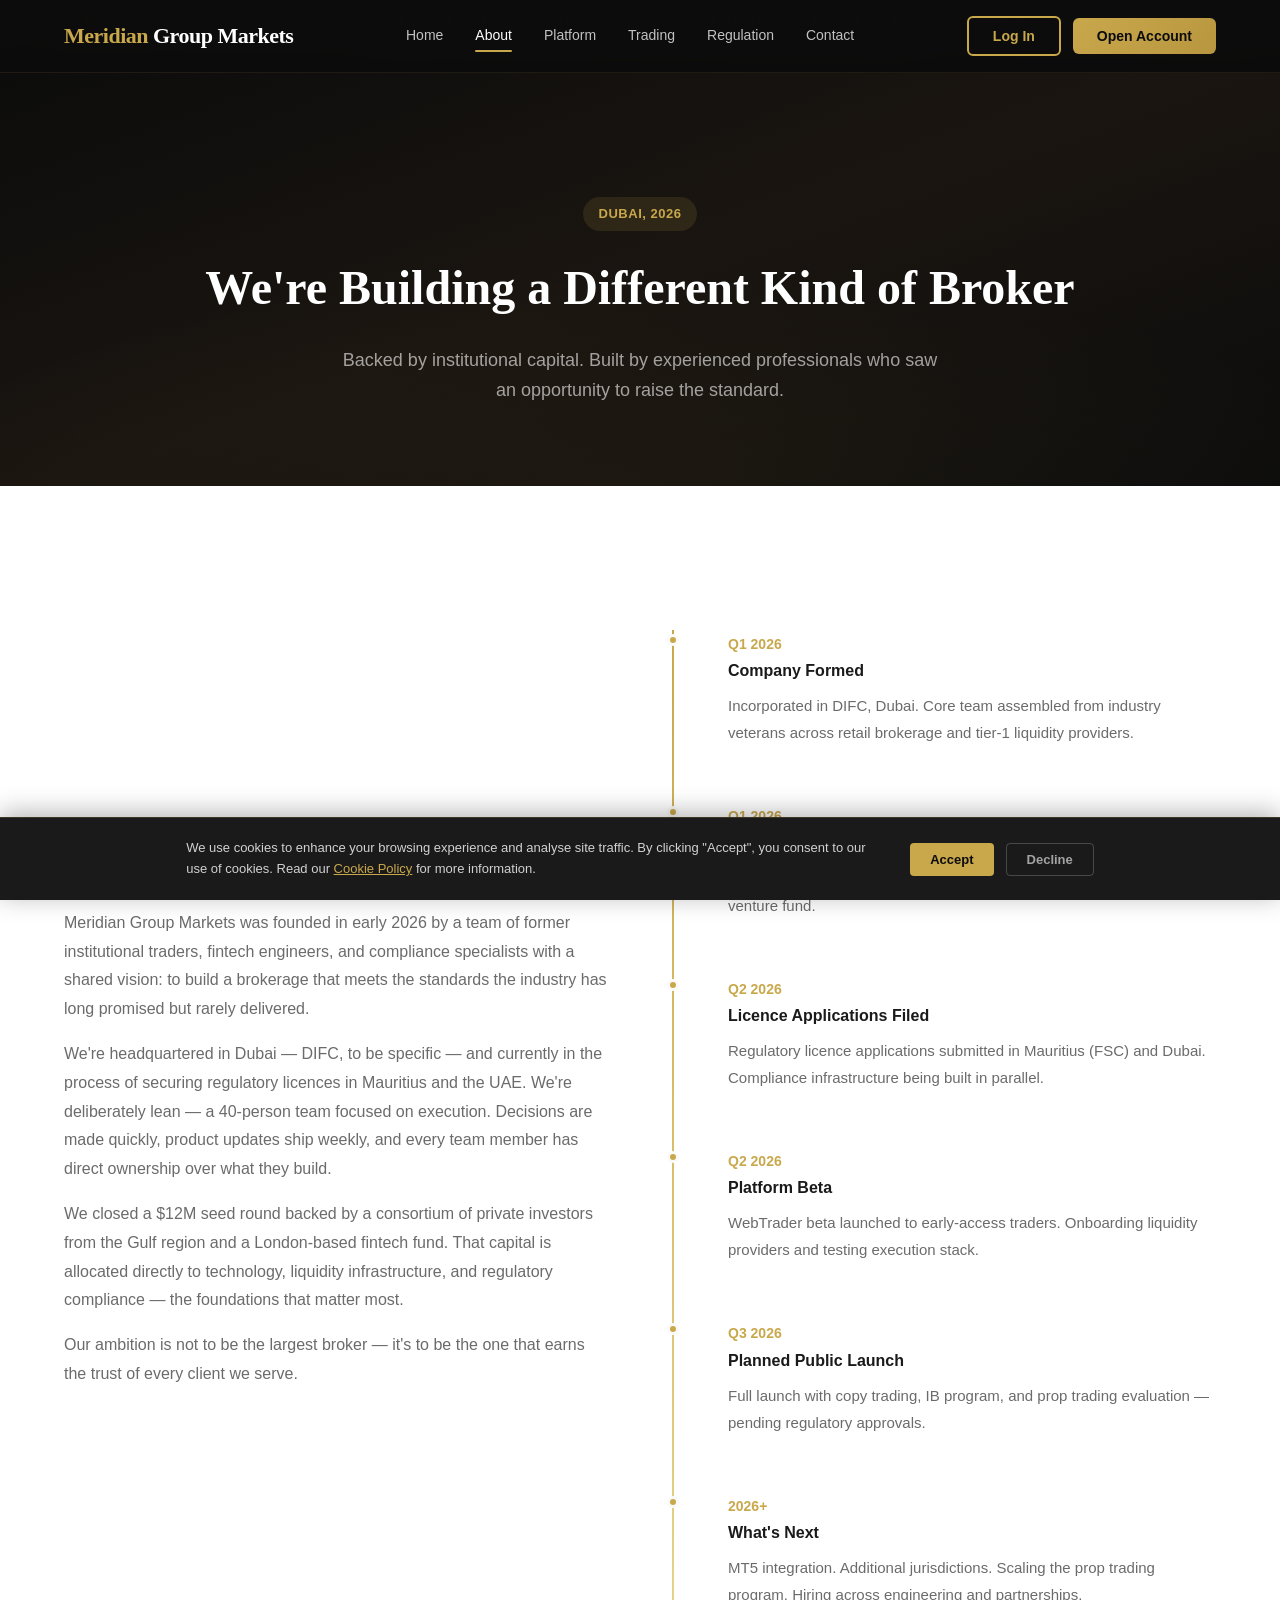
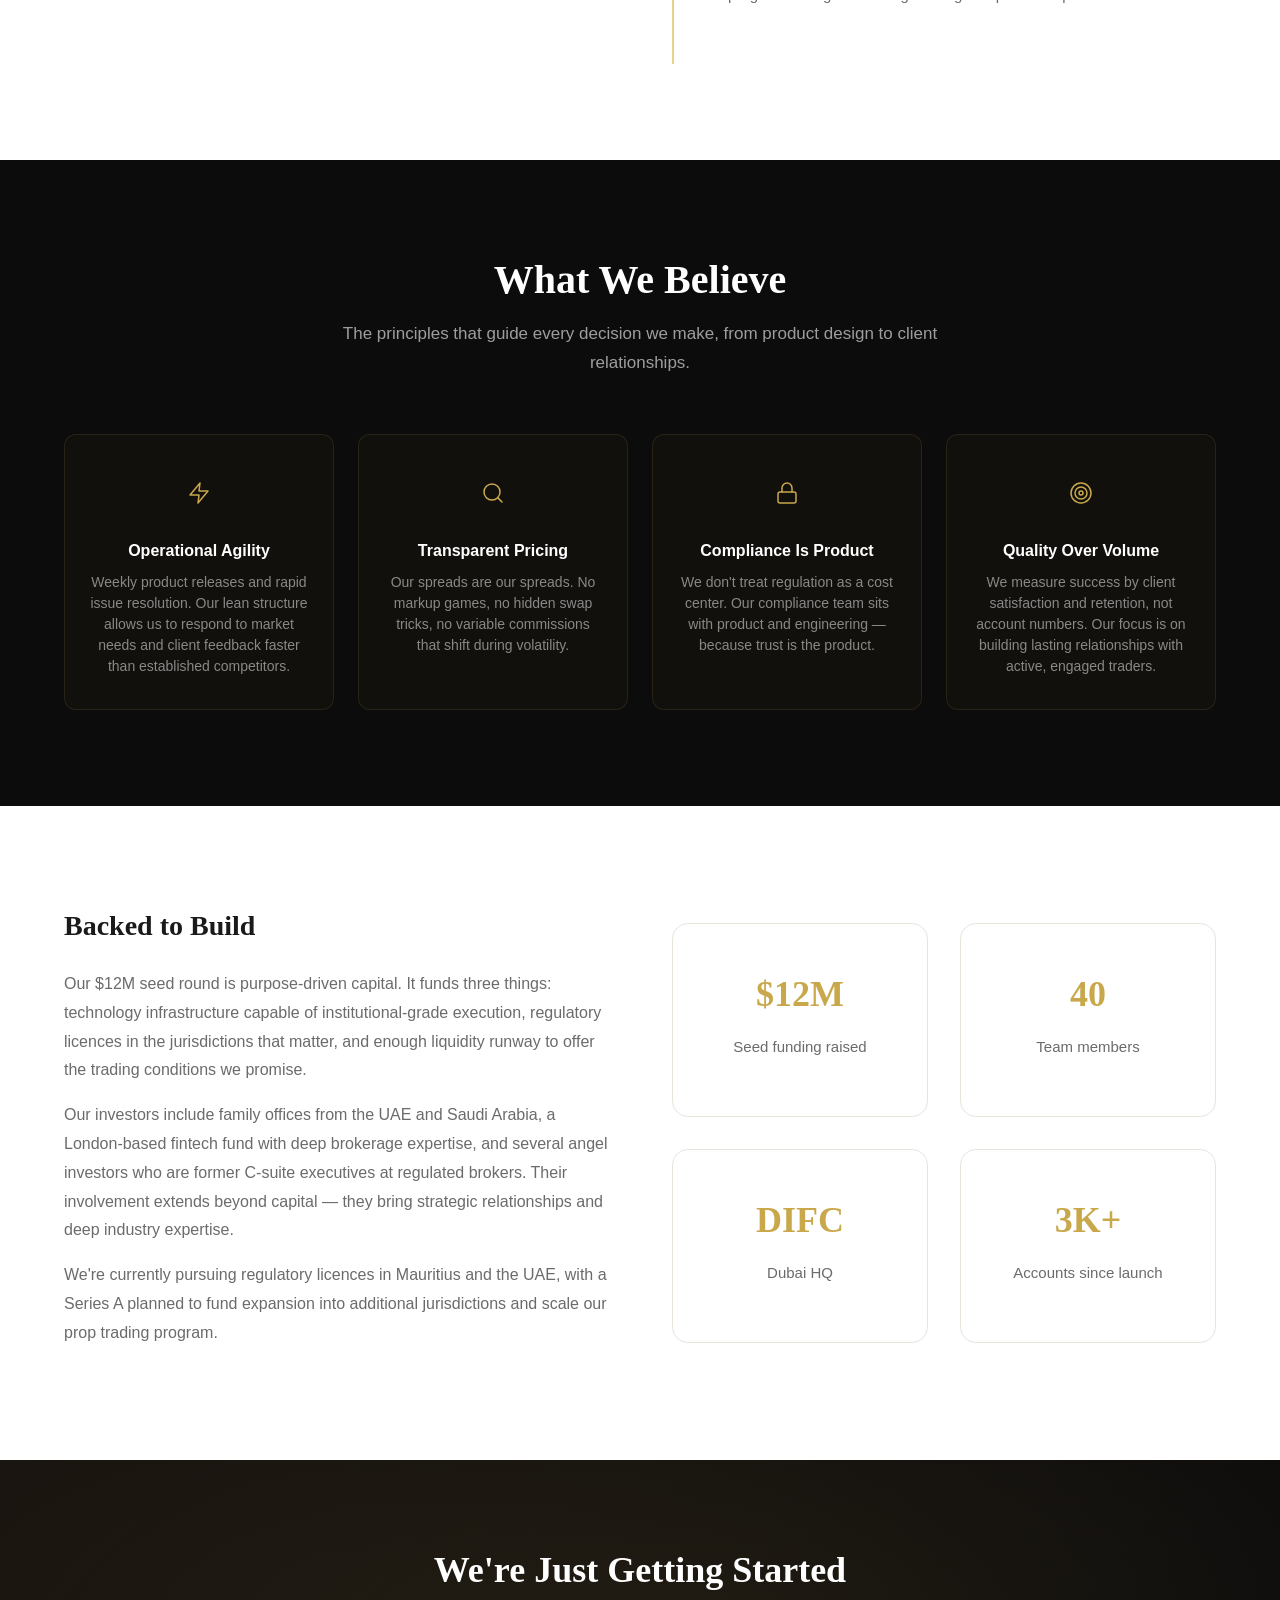
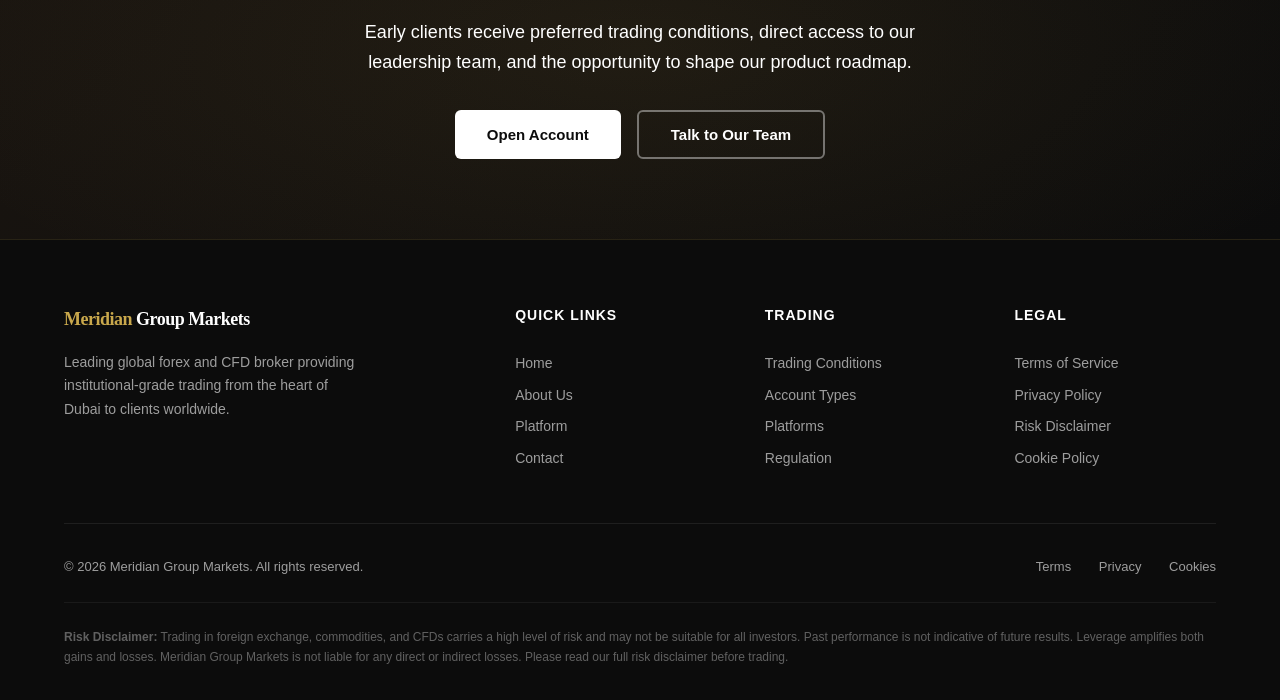
==== commit 349b00ce: "Rebrand to Meridian Group Markets, update email domain" ====
--- a/about.html
+++ b/about.html
@@ -3,8 +3,8 @@
 <head>
   <meta charset="UTF-8">
   <meta name="viewport" content="width=device-width, initial-scale=1.0">
-  <title>About Us - Meridian Global Markets</title>
-  <meta name="description" content="Learn about Meridian Global Markets — a Dubai-headquartered forex broker founded in 2026, backed by $12M in institutional capital, with regulatory licences pending in Mauritius and the UAE.">
+  <title>About Us - Meridian Group Markets</title>
+  <meta name="description" content="Learn about Meridian Group Markets — a Dubai-headquartered forex broker founded in 2026, backed by $12M in institutional capital, with regulatory licences pending in Mauritius and the UAE.">
   <link rel="icon" type="image/svg+xml" href="favicon.svg">
   <link rel="stylesheet" href="css/style.css">
 </head>
@@ -16,7 +16,7 @@
   <header class="header">
     <div class="container">
       <nav class="nav">
-        <div class="nav__logo"><span>Meridian</span> Global Markets</div>
+        <div class="nav__logo"><span>Meridian</span> Group Markets</div>
         <div class="nav__links">
           <a href="index.html">Home</a>
           <a href="about.html" class="active">About</a>
@@ -55,7 +55,7 @@
         <div>
           <h3 class="fade-up">Our Story</h3>
           <p class="fade-up">
-            Meridian Global Markets was founded in early 2026 by a team of former institutional traders, fintech engineers, and compliance specialists with a shared vision: to build a brokerage that meets the standards the industry has long promised but rarely delivered.
+            Meridian Group Markets was founded in early 2026 by a team of former institutional traders, fintech engineers, and compliance specialists with a shared vision: to build a brokerage that meets the standards the industry has long promised but rarely delivered.
           </p>
           <p class="fade-up">
             We're headquartered in Dubai — DIFC, to be specific — and currently in the process of securing regulatory licences in Mauritius and the UAE. We're deliberately lean — a 40-person team focused on execution. Decisions are made quickly, product updates ship weekly, and every team member has direct ownership over what they build.
@@ -74,7 +74,7 @@
             <div class="timeline__item">
               <span class="year">Q1 2026</span>
               <h4>Company Formed</h4>
-              <p>Incorporated in DIFC, Dubai. Core team assembled from Saxo, IG, and two tier-1 liquidity providers.</p>
+              <p>Incorporated in DIFC, Dubai. Core team assembled from industry veterans across retail brokerage and tier-1 liquidity providers.</p>
             </div>
             <div class="timeline__item">
               <span class="year">Q1 2026</span>
@@ -198,7 +198,7 @@
       <div class="footer__grid">
         <div class="footer__brand">
           <div style="font-size: 18px; font-weight: 800; color: var(--white); letter-spacing: -0.5px; font-family: 'Playfair Display', serif;">
-            <span style="color: var(--accent);">Meridian</span> Global Markets
+            <span style="color: var(--accent);">Meridian</span> Group Markets
           </div>
           <p>Leading global forex and CFD broker providing institutional-grade trading from the heart of Dubai to clients worldwide.</p>
         </div>
@@ -225,7 +225,7 @@
         </div>
       </div>
       <div class="footer__bottom">
-        <span>&copy; 2026 Meridian Global Markets. All rights reserved.</span>
+        <span>&copy; 2026 Meridian Group Markets. All rights reserved.</span>
         <div>
           <a href="#">Terms</a>
           <a href="#">Privacy</a>
@@ -233,7 +233,7 @@
         </div>
       </div>
       <div class="footer__disclaimer">
-        <strong>Risk Disclaimer:</strong> Trading in foreign exchange, commodities, and CFDs carries a high level of risk and may not be suitable for all investors. Past performance is not indicative of future results. Leverage amplifies both gains and losses. Meridian Global Markets is not liable for any direct or indirect losses. Please read our full risk disclaimer before trading.
+        <strong>Risk Disclaimer:</strong> Trading in foreign exchange, commodities, and CFDs carries a high level of risk and may not be suitable for all investors. Past performance is not indicative of future results. Leverage amplifies both gains and losses. Meridian Group Markets is not liable for any direct or indirect losses. Please read our full risk disclaimer before trading.
       </div>
     </div>
   </footer>
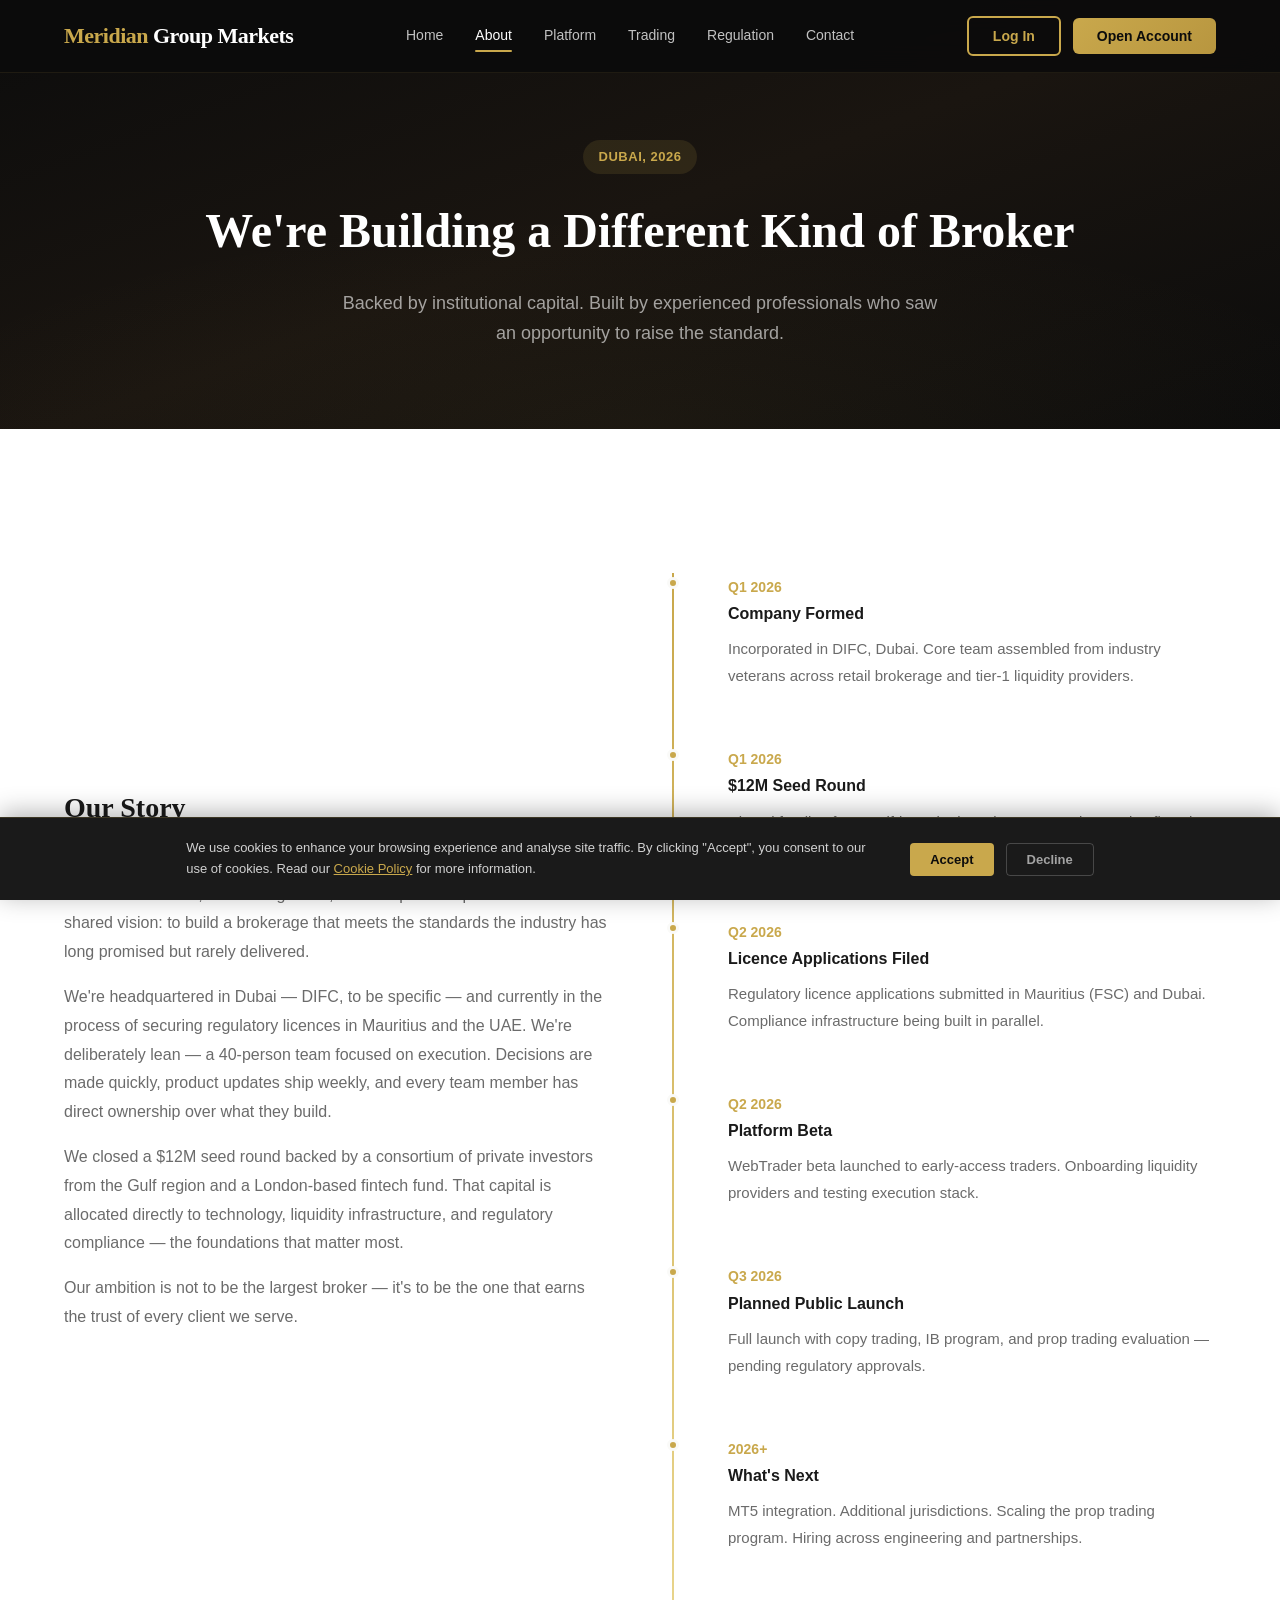
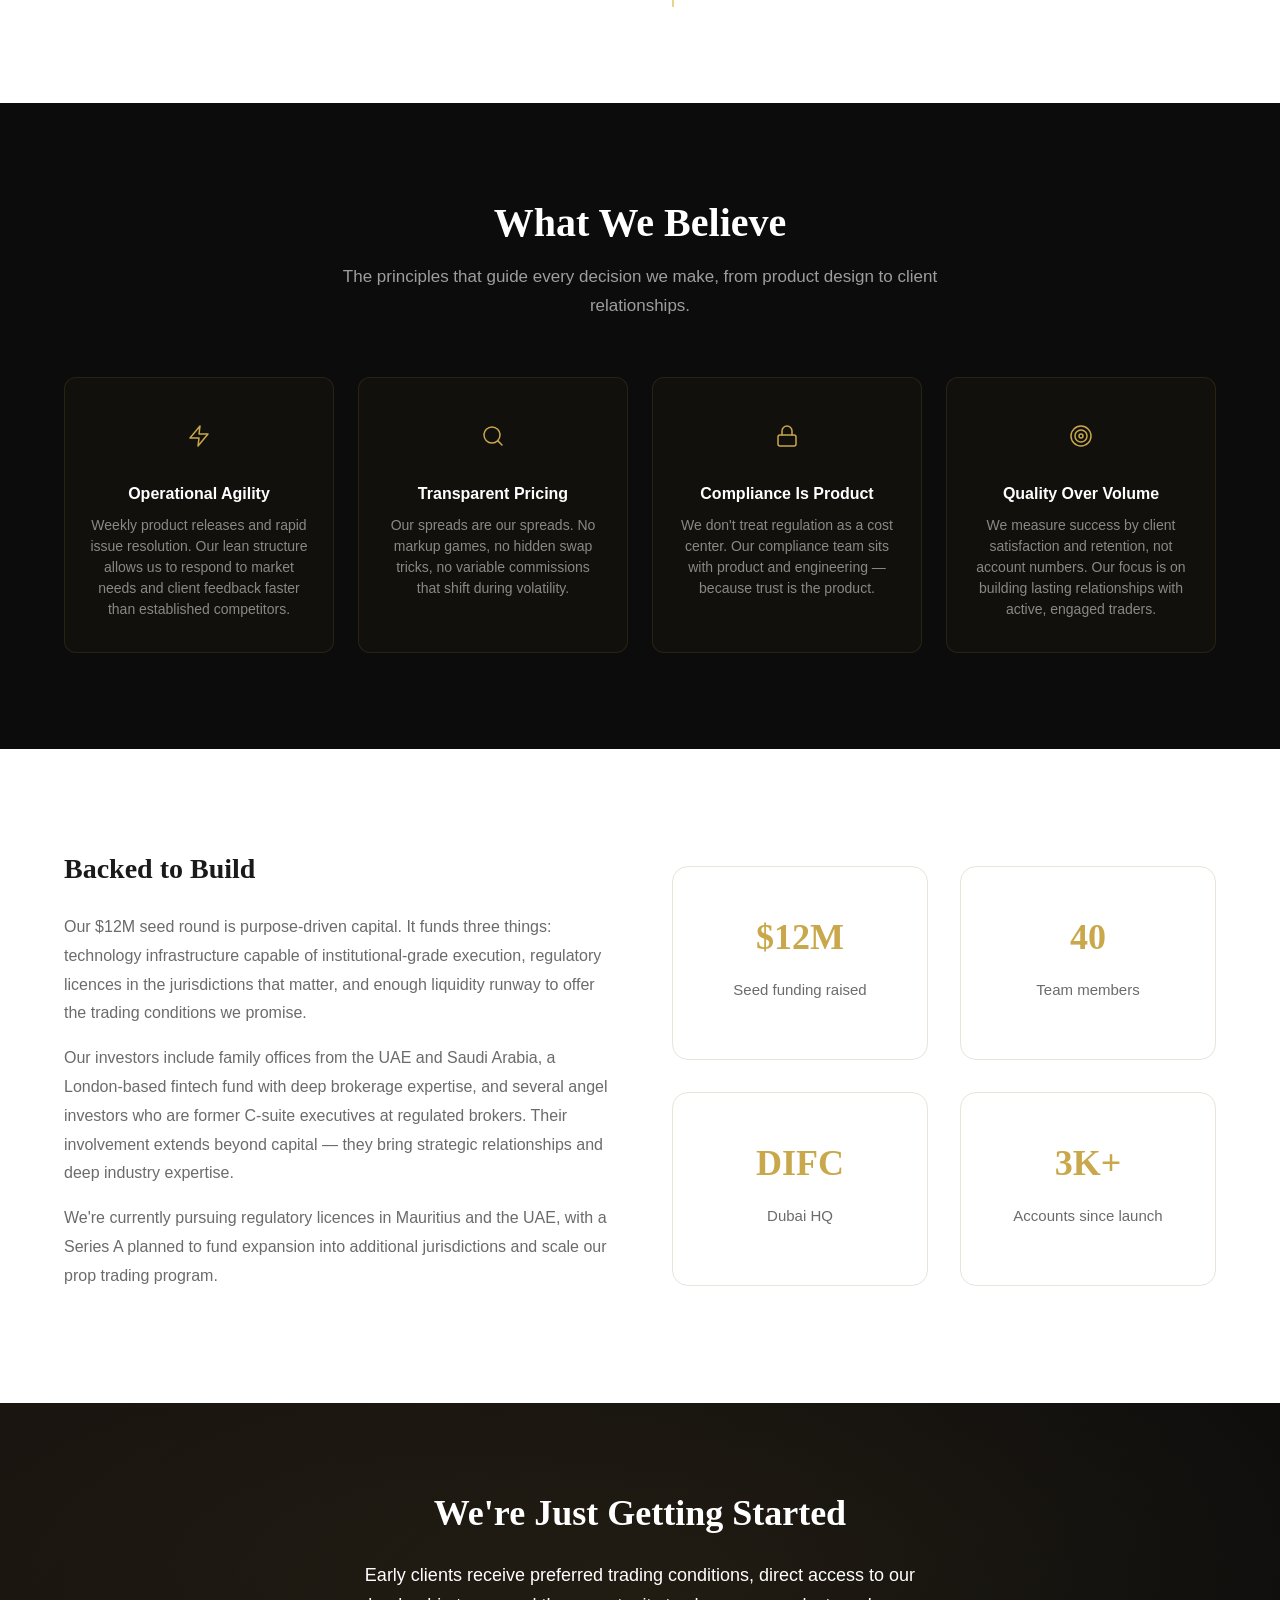
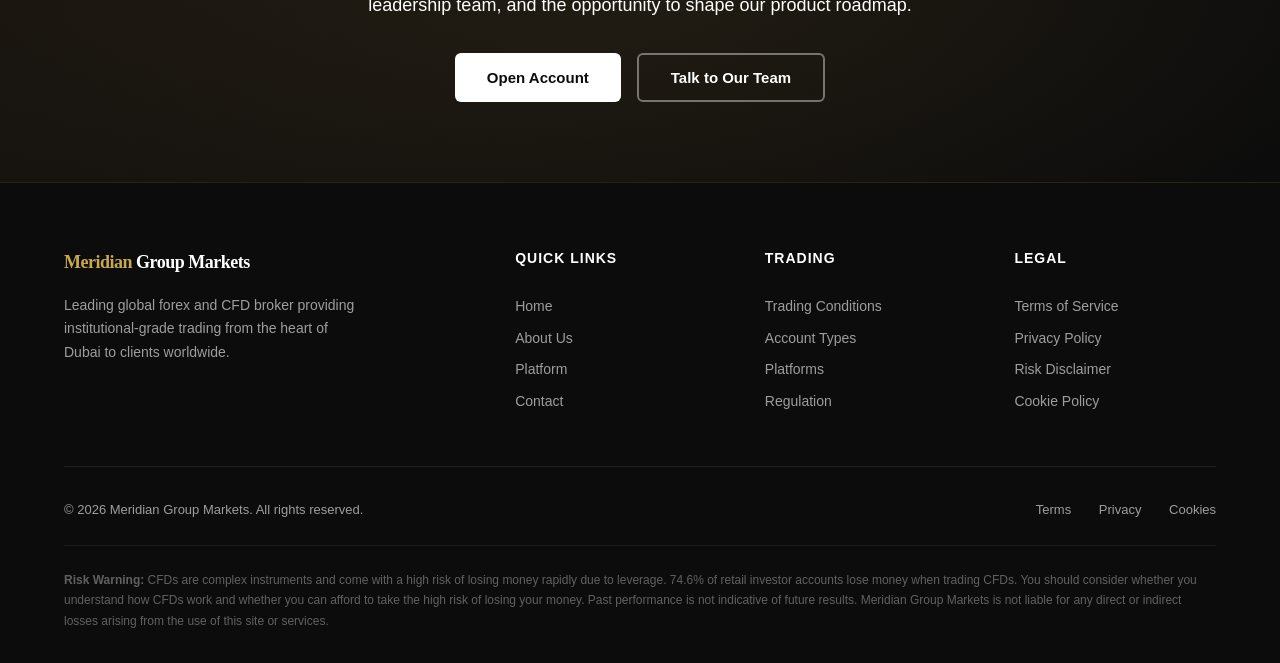
==== commit a88c7b9c: "Move risk warning to footer, add hero skyline + chart background" ====
--- a/about.html
+++ b/about.html
@@ -9,9 +9,6 @@
   <link rel="stylesheet" href="css/style.css">
 </head>
 <body>
-  <!-- Risk Warning Banner -->
-  <div class="risk-banner"><strong>Risk Warning:</strong> CFDs are complex instruments and come with a high risk of losing money rapidly due to leverage. 74.6% of retail investor accounts lose money when trading CFDs. You should consider whether you understand how CFDs work and whether you can afford to take the high risk of losing your money.</div>
-
   <!-- Header / Navigation -->
   <header class="header">
     <div class="container">
@@ -233,7 +230,7 @@
         </div>
       </div>
       <div class="footer__disclaimer">
-        <strong>Risk Disclaimer:</strong> Trading in foreign exchange, commodities, and CFDs carries a high level of risk and may not be suitable for all investors. Past performance is not indicative of future results. Leverage amplifies both gains and losses. Meridian Group Markets is not liable for any direct or indirect losses. Please read our full risk disclaimer before trading.
+        <strong>Risk Warning:</strong> CFDs are complex instruments and come with a high risk of losing money rapidly due to leverage. 74.6% of retail investor accounts lose money when trading CFDs. You should consider whether you understand how CFDs work and whether you can afford to take the high risk of losing your money. Past performance is not indicative of future results. Meridian Group Markets is not liable for any direct or indirect losses arising from the use of this site or services.
       </div>
     </div>
   </footer>
--- a/css/style.css
+++ b/css/style.css
@@ -137,8 +137,50 @@
   content: '';
   position: absolute; inset: 0;
   background:
-    radial-gradient(ellipse 70% 50% at 70% 40%, rgba(201,168,76,.06) 0%, transparent 70%),
-    radial-gradient(ellipse 50% 40% at 20% 80%, rgba(201,168,76,.04) 0%, transparent 60%);
+    radial-gradient(ellipse 80% 60% at 65% 30%, rgba(201,168,76,.12) 0%, transparent 60%),
+    radial-gradient(ellipse 50% 60% at 20% 80%, rgba(201,168,76,.08) 0%, transparent 50%),
+    radial-gradient(circle at 85% 75%, rgba(201,168,76,.06) 0%, transparent 40%);
+}
+.hero::after {
+  content: '';
+  position: absolute; inset: 0;
+  background-image:
+    linear-gradient(rgba(201,168,76,.03) 1px, transparent 1px),
+    linear-gradient(90deg, rgba(201,168,76,.03) 1px, transparent 1px);
+  background-size: 60px 60px;
+  mask-image: radial-gradient(ellipse 80% 70% at 60% 50%, black 30%, transparent 70%);
+  -webkit-mask-image: radial-gradient(ellipse 80% 70% at 60% 50%, black 30%, transparent 70%);
+}
+.hero__bg-scene {
+  position: absolute;
+  bottom: 0; right: 0;
+  width: 100%; height: 100%;
+  pointer-events: none;
+  z-index: 0;
+  overflow: hidden;
+}
+.hero__bg-scene svg {
+  position: absolute;
+  bottom: 0; right: 0;
+  width: 70%;
+  height: auto;
+  opacity: 1;
+}
+@media (max-width: 768px) {
+  .hero__bg-scene svg { width: 100%; opacity: .5; }
+}
+.hero__bg {
+  position: absolute;
+  bottom: 0; left: 0; right: 0;
+  height: 100%;
+  pointer-events: none;
+  z-index: 0;
+}
+.hero__bg svg {
+  position: absolute;
+  bottom: 0; left: 0;
+  width: 100%;
+  height: 100%;
 }
 .hero__grid {
   display: grid;
@@ -201,10 +243,14 @@
 }
 
 @media (max-width: 768px) {
+  .hero { min-height: auto; padding-top: 120px; padding-bottom: 64px; }
   .hero__grid { grid-template-columns: 1fr; text-align: center; }
-  .hero__content p { margin-left: auto; margin-right: auto; }
+  .hero__content h1 { font-size: 32px; }
+  .hero__content p { margin-left: auto; margin-right: auto; font-size: 16px; }
   .hero__actions { justify-content: center; }
   .hero__visual { display: none; }
+  .page-header { padding-top: 120px; }
+  .section { padding: 64px 0; }
 }
 
 /* ---------- Ticker Bar ---------- */
@@ -917,10 +963,15 @@
   text-align: center;
   letter-spacing: .2px;
   border-bottom: 1px solid rgba(201,168,76,.15);
+  position: relative;
+  z-index: 1001;
 }
 .risk-banner strong {
   color: var(--accent);
   font-weight: 600;
+}
+@media (max-width: 768px) {
+  .risk-banner { font-size: 11px; padding: 8px 16px; }
 }
 
 /* ---------- Cookie Consent Banner ---------- */
@@ -967,3 +1018,7 @@
 }
 .cookie-banner__btn--decline:hover { border-color: rgba(255,255,255,.4); color: rgba(255,255,255,.8); }
 .cookie-banner.hidden { display: none; }
+@media (max-width: 768px) {
+  .cookie-banner { flex-direction: column; text-align: center; padding: 16px; gap: 16px; }
+  .cookie-banner p { font-size: 12px; }
+}
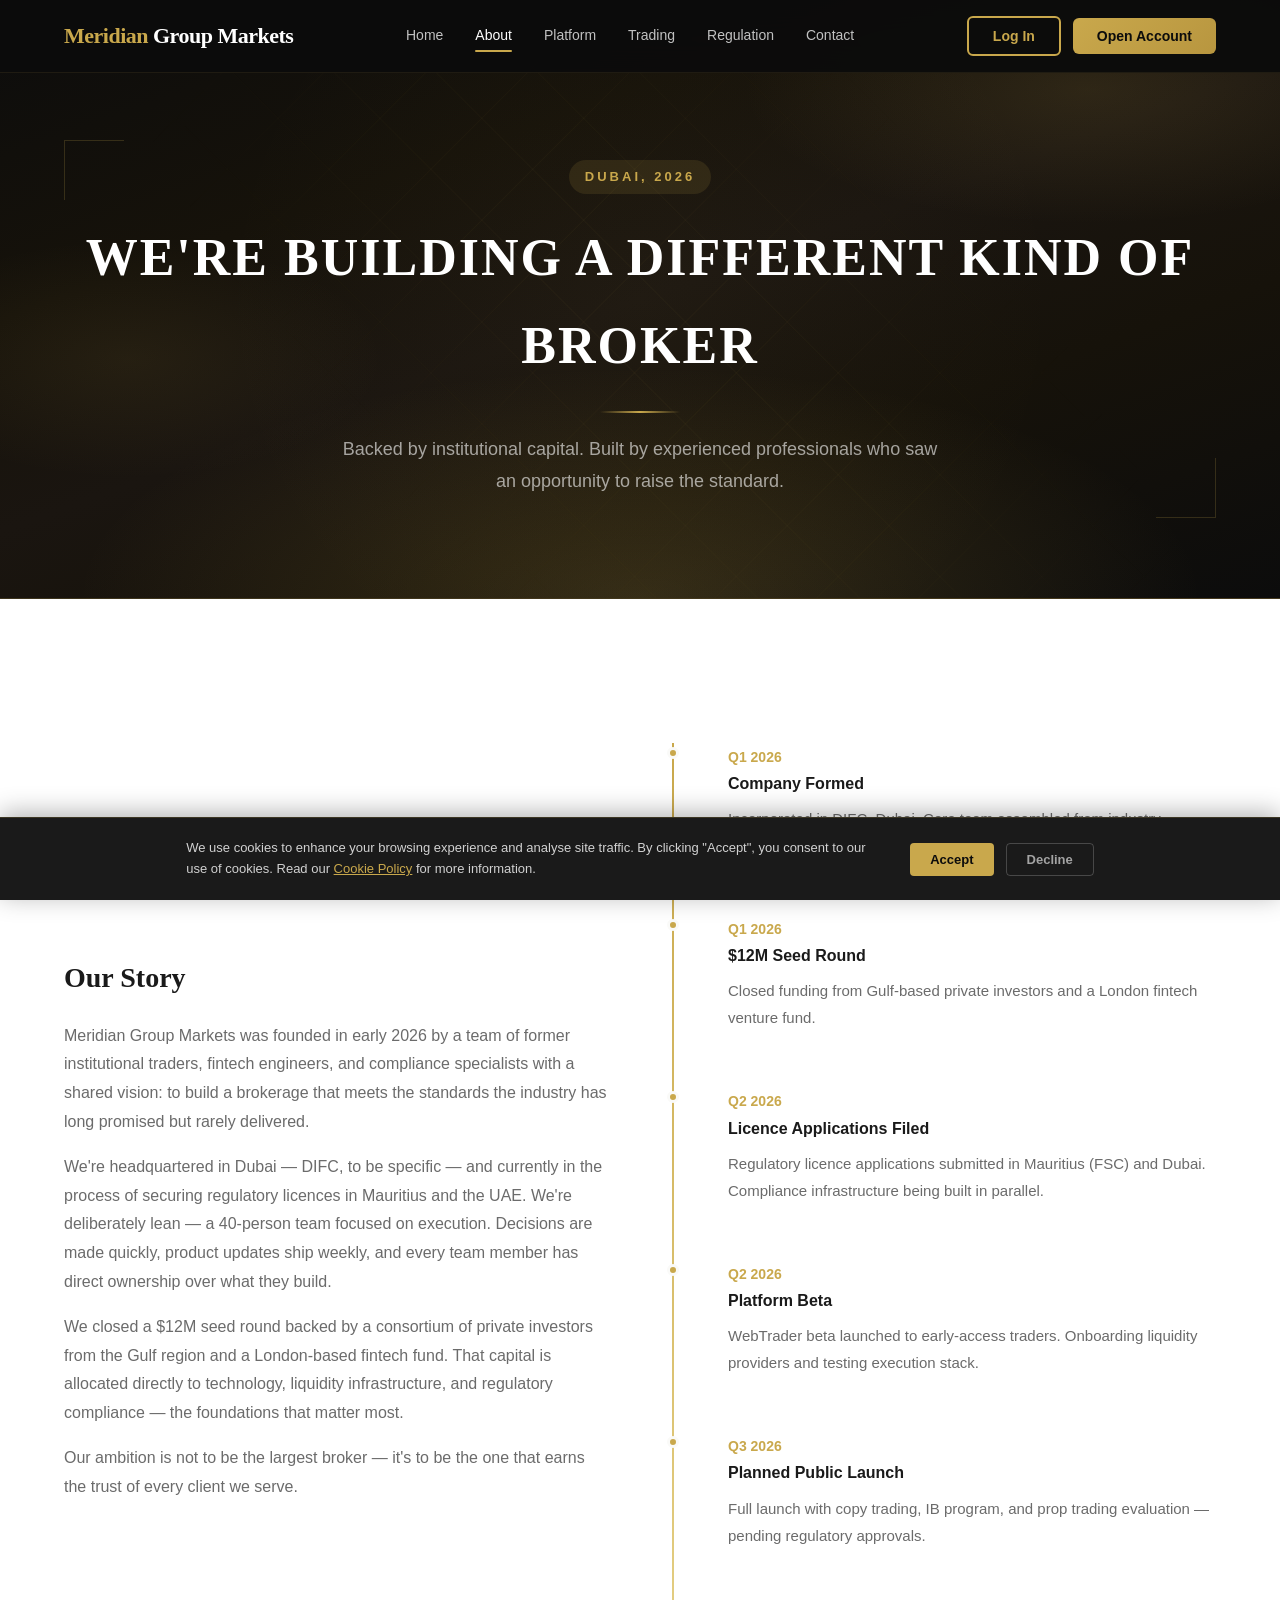
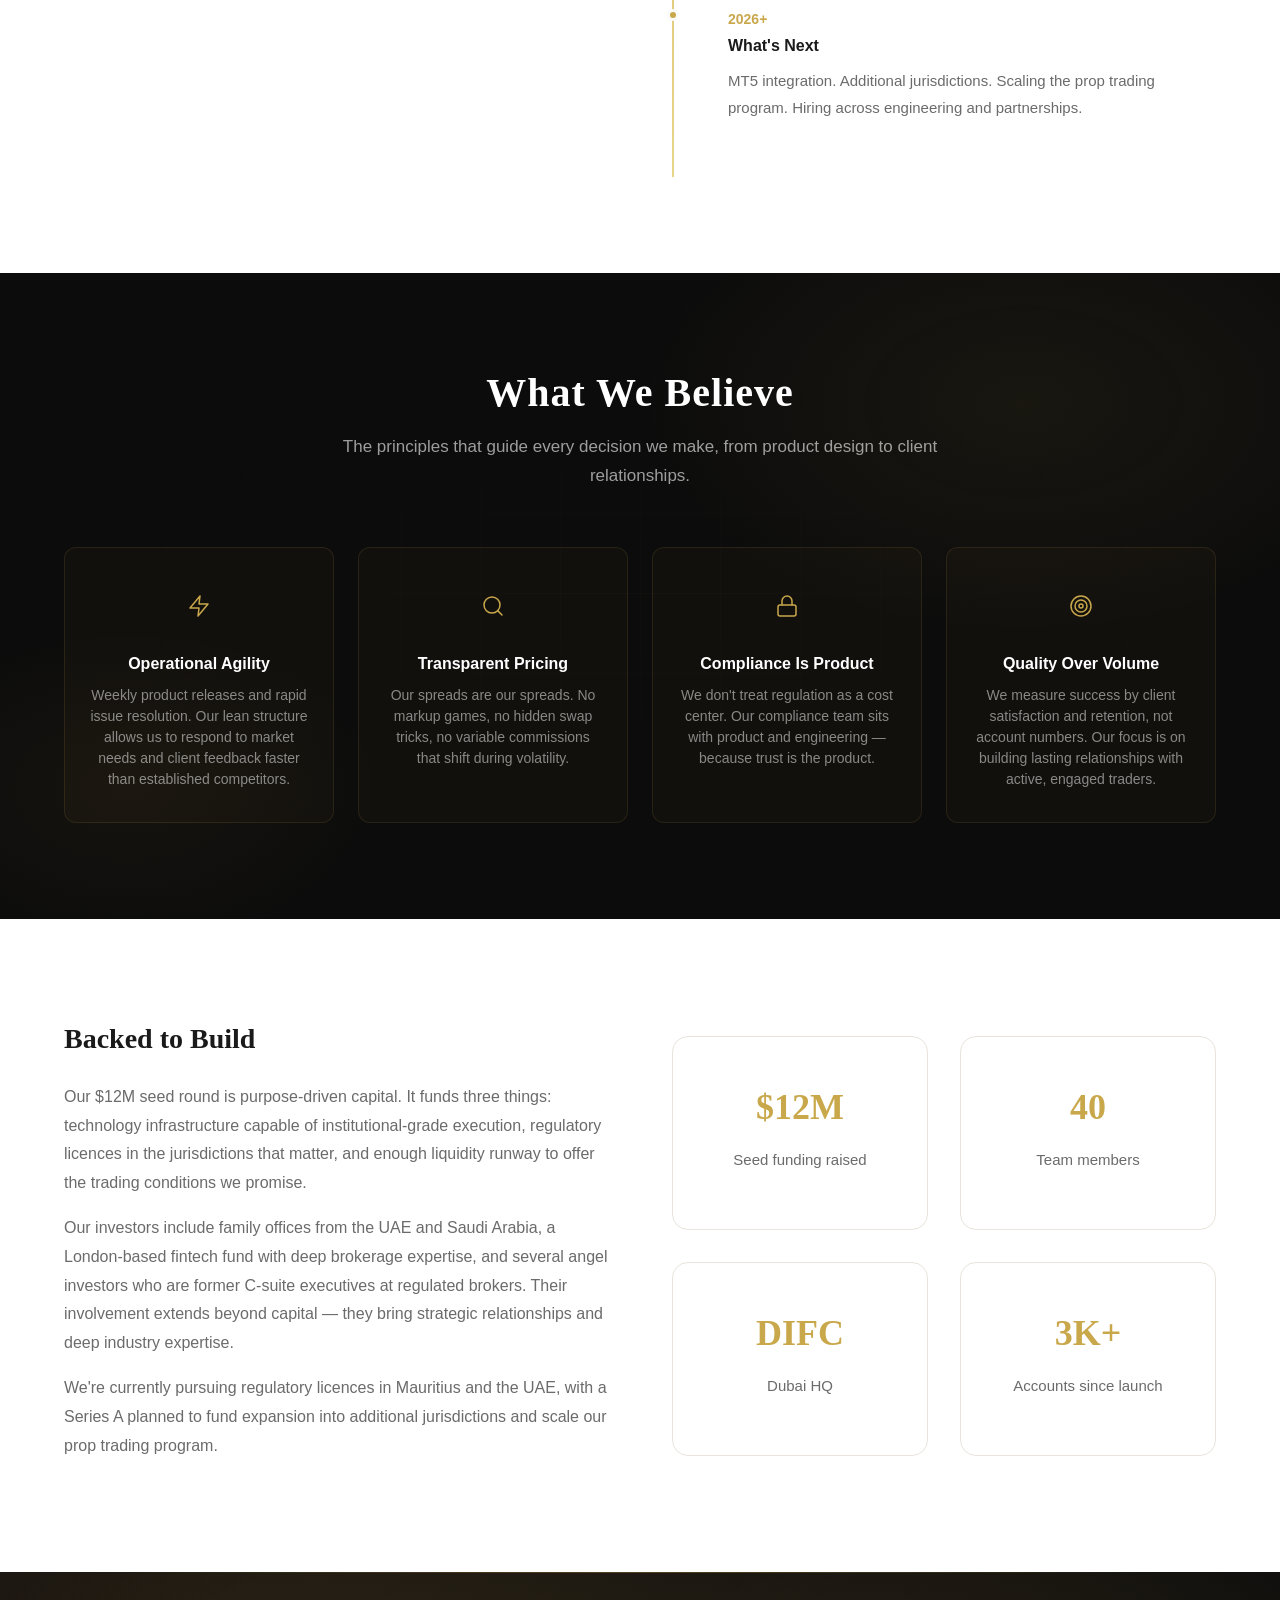
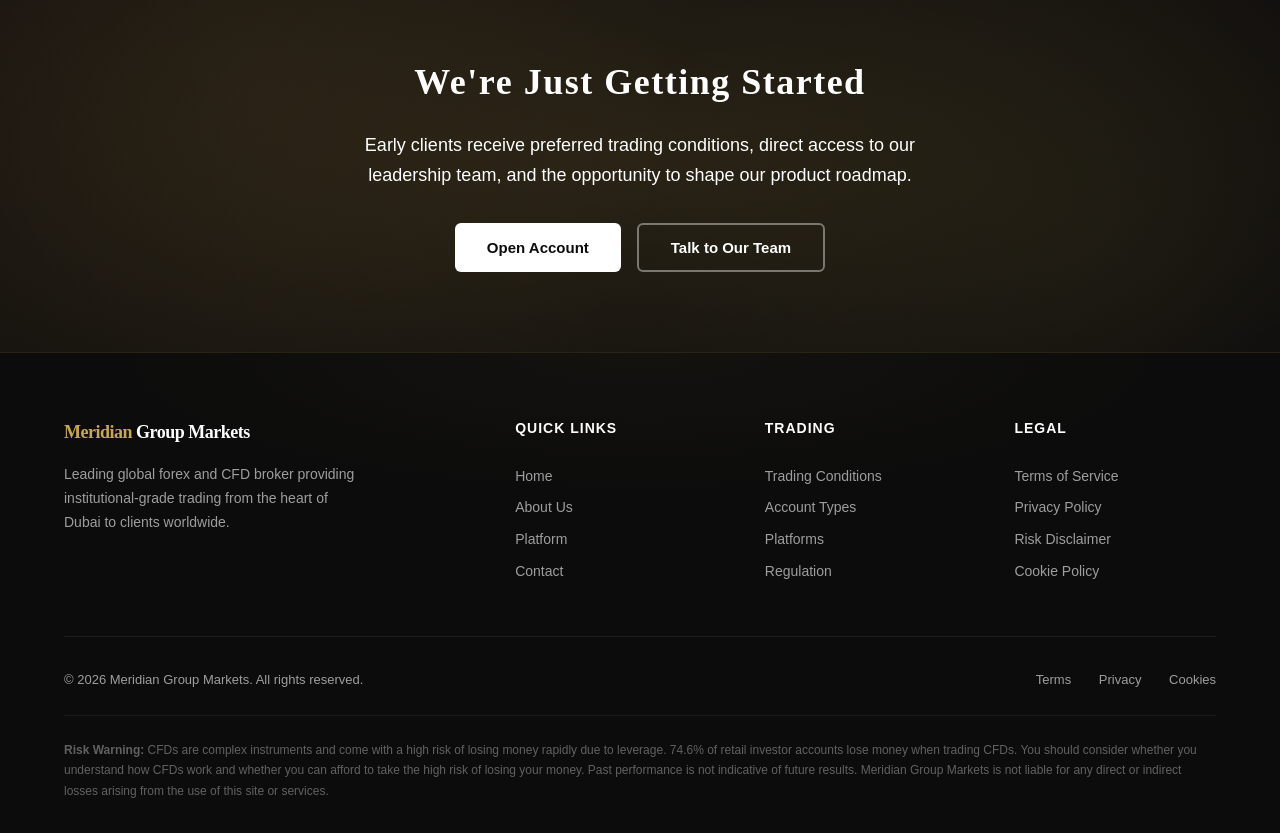
==== commit 11f27166: "Upgrade font to Cinzel, enhance page headers with gold accents" ====
--- a/about.html
+++ b/about.html
@@ -155,19 +155,19 @@
         <div>
           <div class="features__grid" style="grid-template-columns: repeat(2, 1fr); margin-top: 0;">
             <div class="feature-card fade-up" style="text-align: center;">
-              <div style="font-size: 36px; font-weight: 800; font-family: 'Playfair Display', serif; color: var(--accent);">$12M</div>
+              <div style="font-size: 36px; font-weight: 800; font-family: 'Cinzel', serif; color: var(--accent);">$12M</div>
               <p style="margin-top: 8px;">Seed funding raised</p>
             </div>
             <div class="feature-card fade-up" style="text-align: center;">
-              <div style="font-size: 36px; font-weight: 800; font-family: 'Playfair Display', serif; color: var(--accent);">40</div>
+              <div style="font-size: 36px; font-weight: 800; font-family: 'Cinzel', serif; color: var(--accent);">40</div>
               <p style="margin-top: 8px;">Team members</p>
             </div>
             <div class="feature-card fade-up" style="text-align: center;">
-              <div style="font-size: 36px; font-weight: 800; font-family: 'Playfair Display', serif; color: var(--accent);">DIFC</div>
+              <div style="font-size: 36px; font-weight: 800; font-family: 'Cinzel', serif; color: var(--accent);">DIFC</div>
               <p style="margin-top: 8px;">Dubai HQ</p>
             </div>
             <div class="feature-card fade-up" style="text-align: center;">
-              <div style="font-size: 36px; font-weight: 800; font-family: 'Playfair Display', serif; color: var(--accent);">3K+</div>
+              <div style="font-size: 36px; font-weight: 800; font-family: 'Cinzel', serif; color: var(--accent);">3K+</div>
               <p style="margin-top: 8px;">Accounts since launch</p>
             </div>
           </div>
@@ -194,7 +194,7 @@
     <div class="container">
       <div class="footer__grid">
         <div class="footer__brand">
-          <div style="font-size: 18px; font-weight: 800; color: var(--white); letter-spacing: -0.5px; font-family: 'Playfair Display', serif;">
+          <div style="font-size: 18px; font-weight: 800; color: var(--white); letter-spacing: -0.5px; font-family: 'Cinzel', serif;">
             <span style="color: var(--accent);">Meridian</span> Group Markets
           </div>
           <p>Leading global forex and CFD broker providing institutional-grade trading from the heart of Dubai to clients worldwide.</p>
--- a/css/style.css
+++ b/css/style.css
@@ -22,7 +22,7 @@
   --transition: .3s ease;
 }
 
-@import url('https://fonts.googleapis.com/css2?family=Inter:wght@300;400;500;600;700;800&family=Playfair+Display:wght@400;500;600;700;800&display=swap');
+@import url('https://fonts.googleapis.com/css2?family=Inter:wght@300;400;500;600;700;800&family=Cinzel:wght@400;500;600;700;800;900&display=swap');
 
 html { scroll-behavior: smooth; }
 body {
@@ -40,7 +40,31 @@
 /* ---------- Utility ---------- */
 .container { max-width: 1200px; margin: 0 auto; padding: 0 24px; }
 .section { padding: 96px 0; }
-.section--dark { background: var(--primary); color: var(--white); }
+.section--dark {
+  background: var(--primary); color: var(--white);
+  position: relative;
+  overflow: hidden;
+}
+.section--dark::before {
+  content: '';
+  position: absolute; inset: 0;
+  background:
+    radial-gradient(ellipse 50% 60% at 80% 20%, rgba(201,168,76,.07) 0%, transparent 60%),
+    radial-gradient(ellipse 40% 50% at 10% 80%, rgba(201,168,76,.05) 0%, transparent 50%);
+  pointer-events: none;
+}
+.section--dark::after {
+  content: '';
+  position: absolute; inset: 0;
+  background-image:
+    linear-gradient(rgba(201,168,76,.025) 1px, transparent 1px),
+    linear-gradient(90deg, rgba(201,168,76,.025) 1px, transparent 1px);
+  background-size: 80px 80px;
+  mask-image: radial-gradient(ellipse 60% 50% at 50% 50%, black 10%, transparent 70%);
+  -webkit-mask-image: radial-gradient(ellipse 60% 50% at 50% 50%, black 10%, transparent 70%);
+  pointer-events: none;
+}
+.section--dark > * { position: relative; z-index: 1; }
 .section--alt { background: var(--white); }
 .text-center { text-align: center; }
 .text-accent { color: var(--accent); }
@@ -191,7 +215,7 @@
 }
 .hero__content h1 {
   font-size: clamp(36px, 5vw, 56px);
-  font-family: 'Playfair Display', serif;
+  font-family: 'Cinzel', serif;
   font-weight: 700;
   line-height: 1.15;
   color: var(--white);
@@ -249,7 +273,10 @@
   .hero__content p { margin-left: auto; margin-right: auto; font-size: 16px; }
   .hero__actions { justify-content: center; }
   .hero__visual { display: none; }
-  .page-header { padding-top: 120px; }
+  .page-header { padding-top: 120px; padding-bottom: 60px; }
+  .page-header .container::before,
+  .page-header .container::after { display: none; }
+  .page-header h1 { letter-spacing: 1px; }
   .section { padding: 64px 0; }
 }
 
@@ -290,7 +317,7 @@
 }
 .stats-bar__item h3 {
   font-size: 36px; font-weight: 800;
-  font-family: 'Playfair Display', serif;
+  font-family: 'Cinzel', serif;
   background: linear-gradient(135deg, var(--accent), #E8D48B, var(--accent));
   -webkit-background-clip: text;
   -webkit-text-fill-color: transparent;
@@ -346,9 +373,10 @@
 .section__header { margin-bottom: 56px; }
 .section__header h2 {
   font-size: clamp(28px, 4vw, 40px);
-  font-family: 'Playfair Display', serif;
+  font-family: 'Cinzel', serif;
   font-weight: 700;
   line-height: 1.2;
+  letter-spacing: 1px;
   margin-bottom: 16px;
 }
 .section__header p {
@@ -395,9 +423,18 @@
 .cta-section::before {
   content: '';
   position: absolute; inset: 0;
-  background: radial-gradient(ellipse 60% 80% at 50% 50%, rgba(201,168,76,.08), transparent);
-}
-.cta-section h2 { font-size: 36px; font-family: 'Playfair Display', serif; font-weight: 700; margin-bottom: 16px; position: relative; }
+  background:
+    radial-gradient(ellipse 60% 80% at 50% 50%, rgba(201,168,76,.12), transparent),
+    radial-gradient(circle at 20% 30%, rgba(201,168,76,.05) 0%, transparent 40%),
+    radial-gradient(circle at 85% 70%, rgba(201,168,76,.05) 0%, transparent 40%);
+}
+.cta-section::after {
+  content: '';
+  position: absolute;
+  top: 0; left: 10%; right: 10%; height: 1px;
+  background: linear-gradient(90deg, transparent, rgba(201,168,76,.3), transparent);
+}
+.cta-section h2 { font-size: 36px; font-family: 'Cinzel', serif; font-weight: 700; margin-bottom: 16px; position: relative; letter-spacing: 1.5px; }
 .cta-section p { font-size: 18px; opacity: .85; margin-bottom: 32px; max-width: 560px; margin-left: auto; margin-right: auto; position: relative; }
 
 /* ---------- Footer ---------- */
@@ -406,6 +443,13 @@
   color: rgba(255,255,255,.6);
   padding: 64px 0 32px;
   border-top: 1px solid rgba(201,168,76,.15);
+  position: relative;
+}
+.footer::before {
+  content: '';
+  position: absolute; top: 0; left: 0; right: 0; height: 200px;
+  background: radial-gradient(ellipse 60% 100% at 50% 0%, rgba(201,168,76,.04) 0%, transparent 70%);
+  pointer-events: none;
 }
 .footer__grid {
   display: grid;
@@ -445,21 +489,85 @@
 
 /* ---------- Page Header (Inner pages) ---------- */
 .page-header {
-  background: linear-gradient(160deg, #0C0C0C 0%, #1A1510 50%, #0C0C0C 100%);
-  padding: 140px 0 80px;
+  background: linear-gradient(160deg, #0C0C0C 0%, #16120A 30%, #1A1510 50%, #16120A 70%, #0C0C0C 100%);
+  padding: 160px 0 100px;
   text-align: center;
   color: var(--white);
   position: relative;
   overflow: hidden;
-}
+  border-bottom: 1px solid rgba(201,168,76,.25);
+}
+/* Strong gold ambient glows */
 .page-header::before {
   content: '';
   position: absolute; inset: 0;
-  background: radial-gradient(ellipse 60% 50% at 50% 100%, rgba(201,168,76,.05), transparent);
-}
-.page-header h1 { font-size: clamp(32px, 4vw, 48px); font-family: 'Playfair Display', serif; font-weight: 700; margin-bottom: 16px; position: relative; }
-.page-header p { font-size: 18px; color: rgba(255,255,255,.6); max-width: 600px; margin: 0 auto; position: relative; }
-.page-header .badge { margin-bottom: 16px; position: relative; }
+  background:
+    radial-gradient(ellipse 80% 70% at 50% 100%, rgba(201,168,76,.18) 0%, transparent 55%),
+    radial-gradient(ellipse 60% 50% at 85% 15%, rgba(201,168,76,.12) 0%, transparent 45%),
+    radial-gradient(ellipse 50% 50% at 10% 60%, rgba(201,168,76,.08) 0%, transparent 40%),
+    radial-gradient(circle at 50% 50%, rgba(201,168,76,.04) 0%, transparent 60%);
+  pointer-events: none;
+}
+/* Diamond grid pattern overlay */
+.page-header::after {
+  content: '';
+  position: absolute; inset: 0;
+  background-image:
+    linear-gradient(rgba(201,168,76,.045) 1px, transparent 1px),
+    linear-gradient(90deg, rgba(201,168,76,.045) 1px, transparent 1px);
+  background-size: 48px 48px;
+  transform: rotate(45deg) scale(1.5);
+  mask-image: radial-gradient(ellipse 60% 55% at 50% 50%, black 10%, transparent 65%);
+  -webkit-mask-image: radial-gradient(ellipse 60% 55% at 50% 50%, black 10%, transparent 65%);
+  pointer-events: none;
+}
+.page-header > * { position: relative; z-index: 1; }
+/* Decorative gold horizontal lines */
+.page-header h1 {
+  font-size: clamp(34px, 4.5vw, 52px);
+  font-family: 'Cinzel', serif;
+  font-weight: 700;
+  margin-bottom: 20px;
+  position: relative;
+  letter-spacing: 2px;
+  text-transform: uppercase;
+}
+.page-header h1::after {
+  content: '';
+  display: block;
+  width: 80px;
+  height: 2px;
+  background: linear-gradient(90deg, transparent, var(--accent), transparent);
+  margin: 20px auto 0;
+}
+.page-header p { font-size: 18px; color: rgba(255,255,255,.6); max-width: 600px; margin: 0 auto; position: relative; line-height: 1.8; }
+.page-header .badge { margin-bottom: 20px; position: relative; letter-spacing: 3px; }
+
+/* Corner accents on page headers */
+.page-header .container::before,
+.page-header .container::after {
+  content: '';
+  position: absolute;
+  width: 60px;
+  height: 60px;
+  border-color: rgba(201,168,76,.2);
+  border-style: solid;
+  pointer-events: none;
+  z-index: 2;
+}
+.page-header .container {
+  position: relative;
+}
+.page-header .container::before {
+  top: -20px;
+  left: 24px;
+  border-width: 1px 0 0 1px;
+}
+.page-header .container::after {
+  bottom: -20px;
+  right: 24px;
+  border-width: 0 1px 1px 0;
+}
 
 /* ---------- About Page ---------- */
 .about-grid {
@@ -747,12 +855,12 @@
 }
 
 .nav__logo {
-  font-family: 'Playfair Display', serif !important;
+  font-family: 'Cinzel', serif !important;
 }
 
 .about-grid h3,
 .platform-feature__content h3 {
-  font-family: 'Playfair Display', serif;
+  font-family: 'Cinzel', serif;
 }
 
 /* ---------- Edge Grid (Why Choose section) ---------- */
@@ -784,7 +892,7 @@
   text-shadow: 0 0 32px rgba(201,168,76,.4);
 }
 .edge-item__number {
-  font-family: 'Playfair Display', serif;
+  font-family: 'Cinzel', serif;
   font-size: 40px;
   font-weight: 700;
   color: rgba(201,168,76,.2);
@@ -880,7 +988,7 @@
 }
 
 .showcase__content h3 {
-  font-family: 'Playfair Display', serif;
+  font-family: 'Cinzel', serif;
   font-size: 28px;
   font-weight: 700;
   margin-bottom: 16px;
@@ -910,7 +1018,7 @@
   display: block;
   font-size: 22px;
   font-weight: 800;
-  font-family: 'Playfair Display', serif;
+  font-family: 'Cinzel', serif;
   color: var(--accent);
   line-height: 1.2;
 }
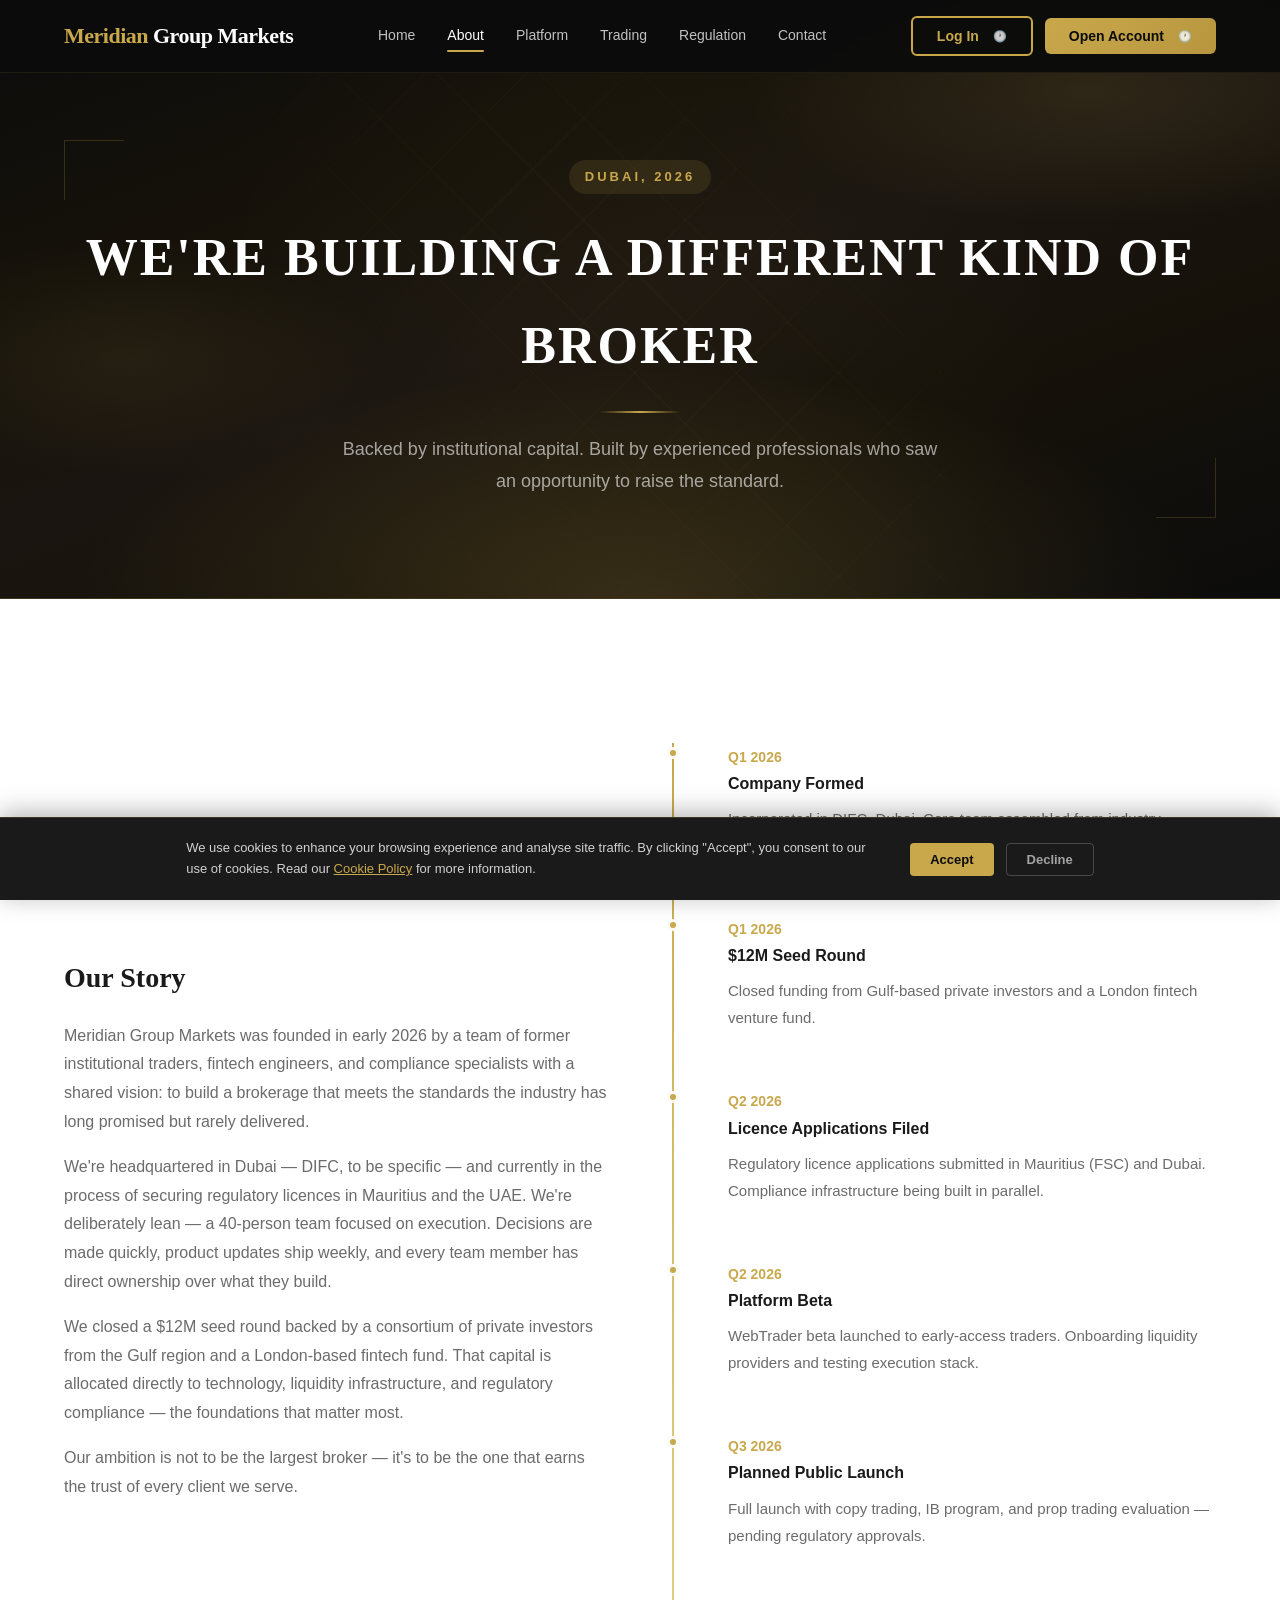
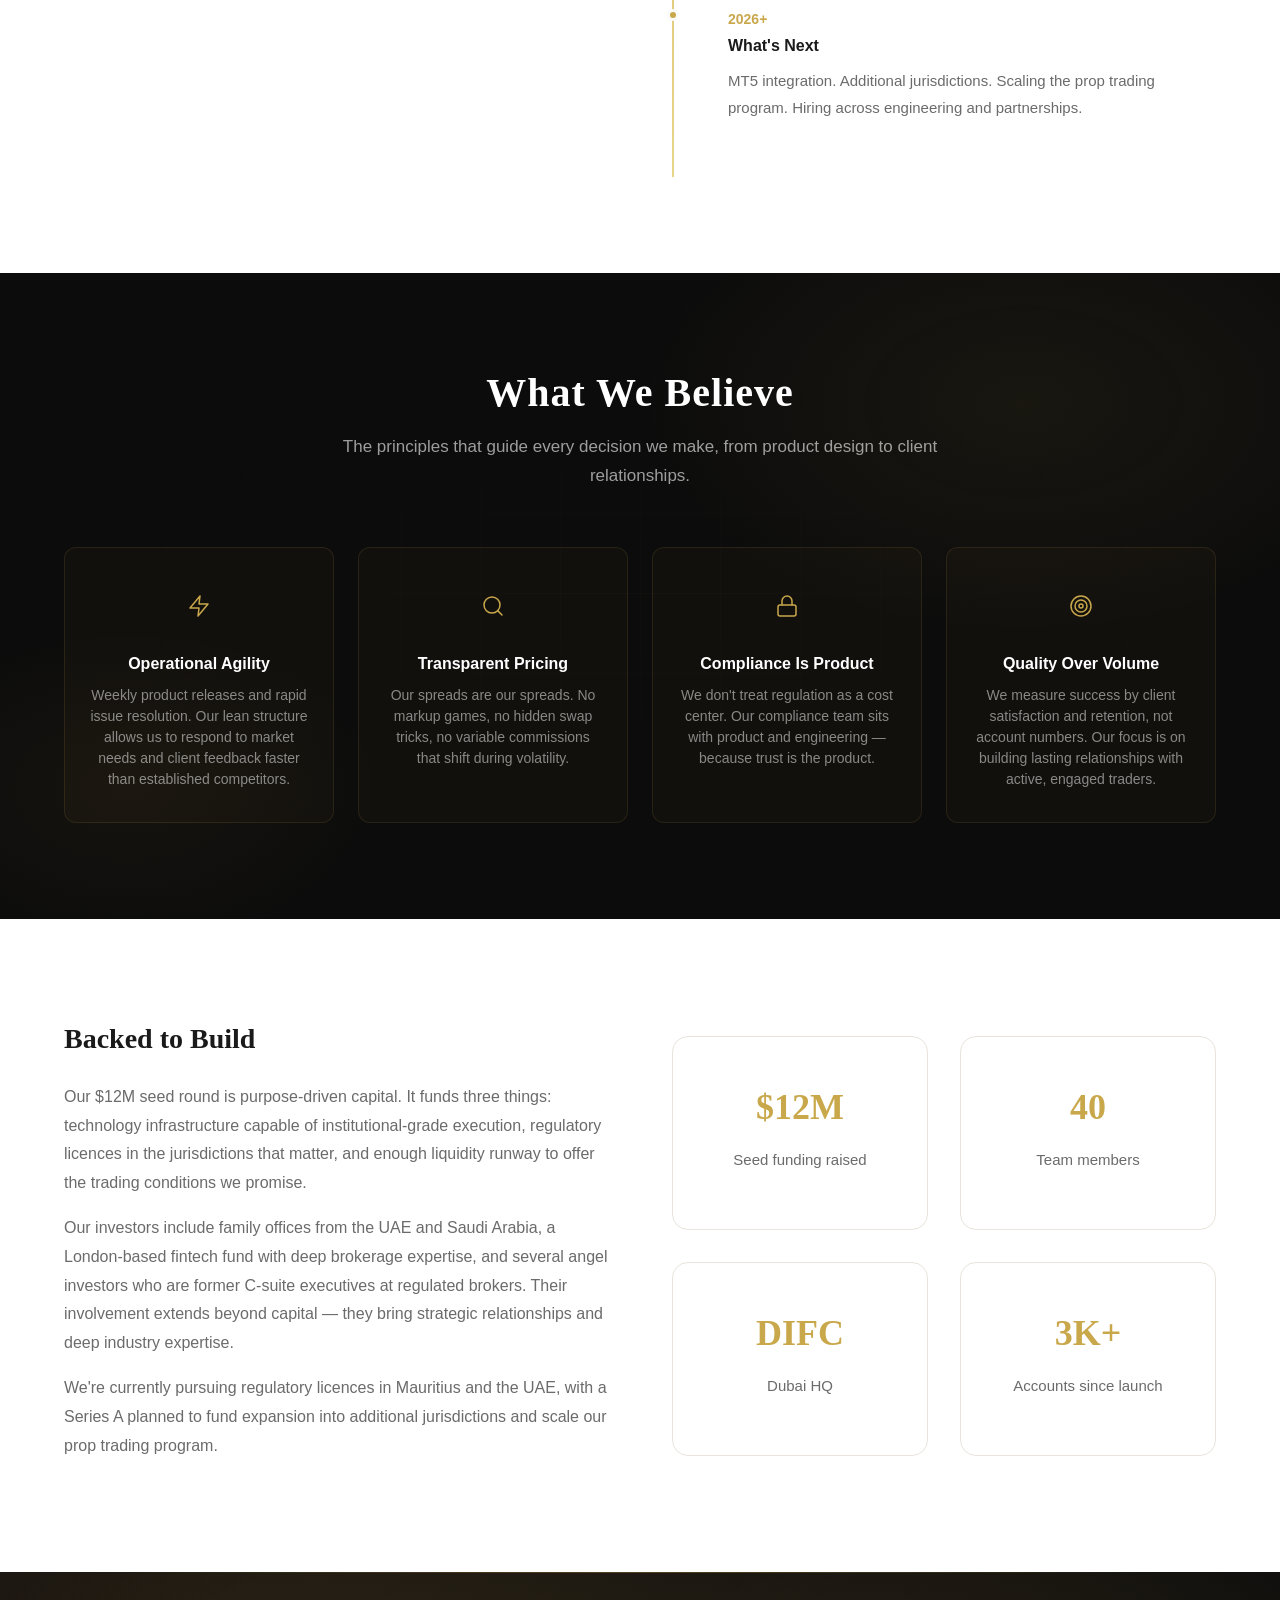
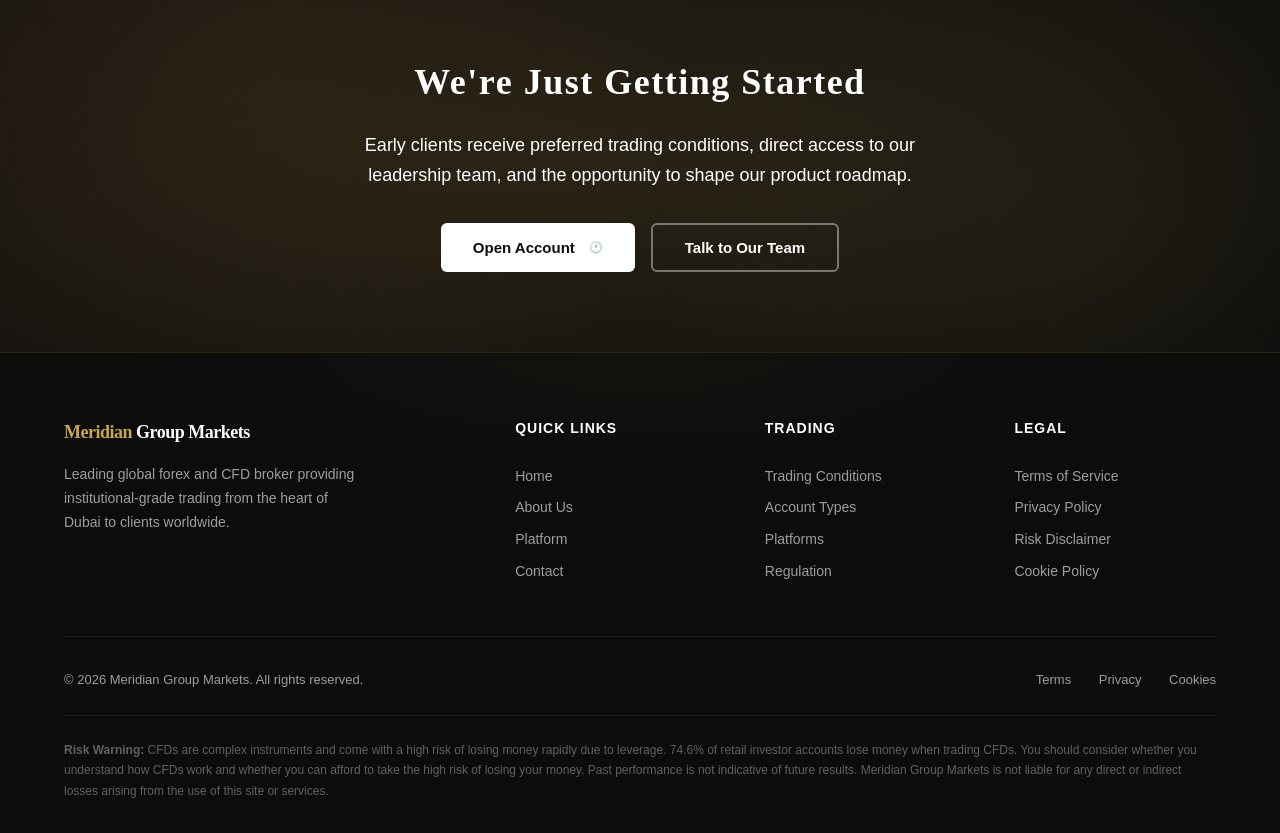
==== commit dcf5703e: "Add coming soon indicator to non-functional buttons" ====
--- a/about.html
+++ b/about.html
@@ -23,8 +23,8 @@
           <a href="contact.html">Contact</a>
         </div>
         <div class="nav__cta">
-          <button class="btn btn--outline">Log In</button>
-          <button class="btn btn--primary">Open Account</button>
+          <button class="btn btn--outline btn--soon">Log In</button>
+          <button class="btn btn--primary btn--soon">Open Account</button>
         </div>
         <div class="hamburger">
           <span></span>
@@ -183,7 +183,7 @@
       <h2 class="fade-up">We're Just Getting Started</h2>
       <p class="fade-up">Early clients receive preferred trading conditions, direct access to our leadership team, and the opportunity to shape our product roadmap.</p>
       <div class="fade-up" style="display: flex; gap: 16px; justify-content: center; flex-wrap: wrap;">
-        <button class="btn btn--white">Open Account</button>
+        <button class="btn btn--white btn--soon">Open Account</button>
         <button class="btn btn--outline" style="border-color: rgba(255,255,255,.4); color: var(--white);">Talk to Our Team</button>
       </div>
     </div>
--- a/css/style.css
+++ b/css/style.css
@@ -87,6 +87,35 @@
 .btn--white { background: var(--white); color: var(--primary); }
 .btn--white:hover { background: #f0f0f0; transform: translateY(-2px); }
 
+/* Coming Soon indicator on non-functional buttons */
+.btn--soon { position: relative; cursor: default; }
+.btn--soon::after {
+  content: '🕐';
+  font-size: 11px;
+  margin-left: 6px;
+  vertical-align: middle;
+  opacity: .8;
+}
+.btn--soon:hover::before {
+  content: 'Coming Soon';
+  position: absolute;
+  bottom: calc(100% + 8px);
+  left: 50%;
+  transform: translateX(-50%);
+  background: var(--primary);
+  color: var(--accent);
+  font-size: 11px;
+  font-weight: 600;
+  letter-spacing: 1px;
+  text-transform: uppercase;
+  padding: 5px 12px;
+  border-radius: 4px;
+  white-space: nowrap;
+  border: 1px solid rgba(201,168,76,.3);
+  pointer-events: none;
+  z-index: 100;
+}
+
 .badge {
   display: inline-block;
   padding: 6px 16px;
@@ -370,7 +399,7 @@
 }
 
 /* ---------- Section Headers ---------- */
-.section__header { margin-bottom: 56px; }
+.section__header { margin-bottom: 56px; text-align: center; }
 .section__header h2 {
   font-size: clamp(28px, 4vw, 40px);
   font-family: 'Cinzel', serif;
@@ -383,8 +412,8 @@
   font-size: 17px;
   color: var(--text-light);
   max-width: 640px;
-}
-.section__header.text-center p { margin: 0 auto; }
+  margin: 0 auto;
+}
 .section--dark .section__header p { color: rgba(255,255,255,.6); }
 
 /* ---------- Trust / Regulation ---------- */
